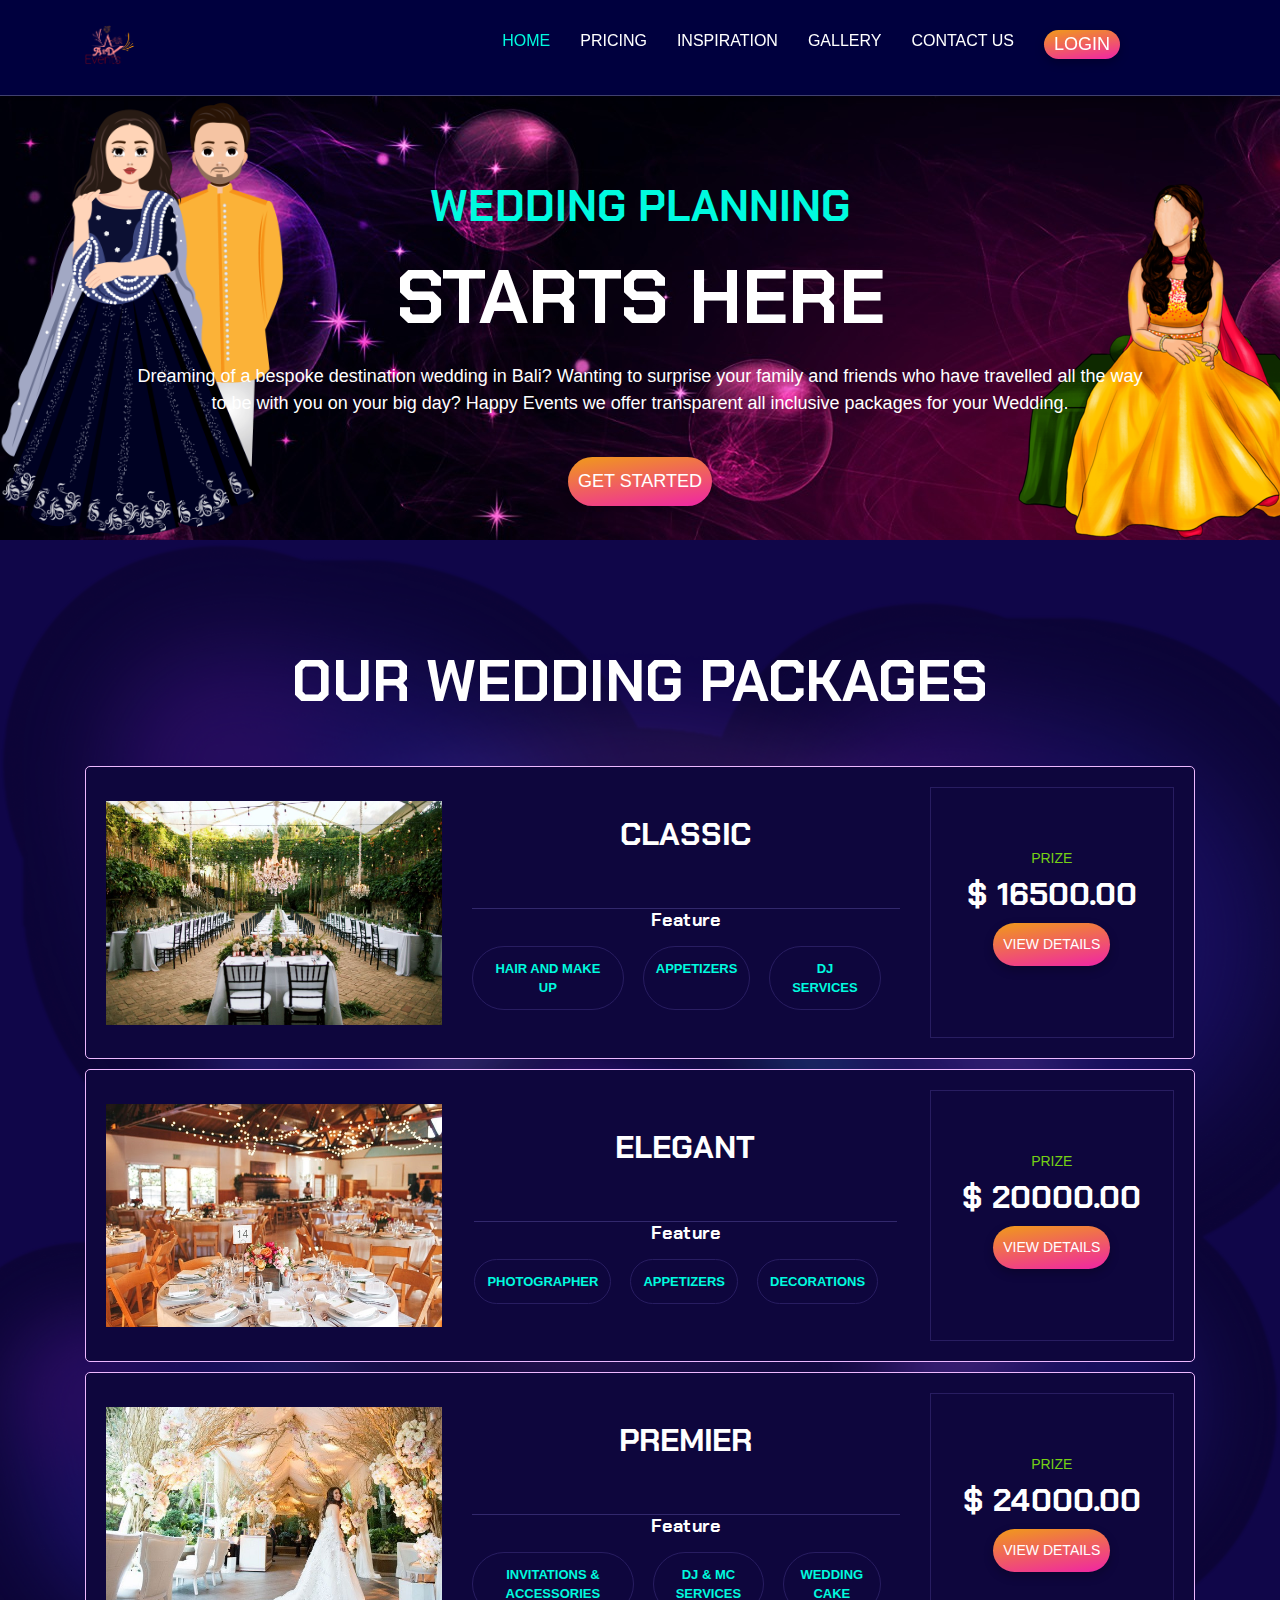
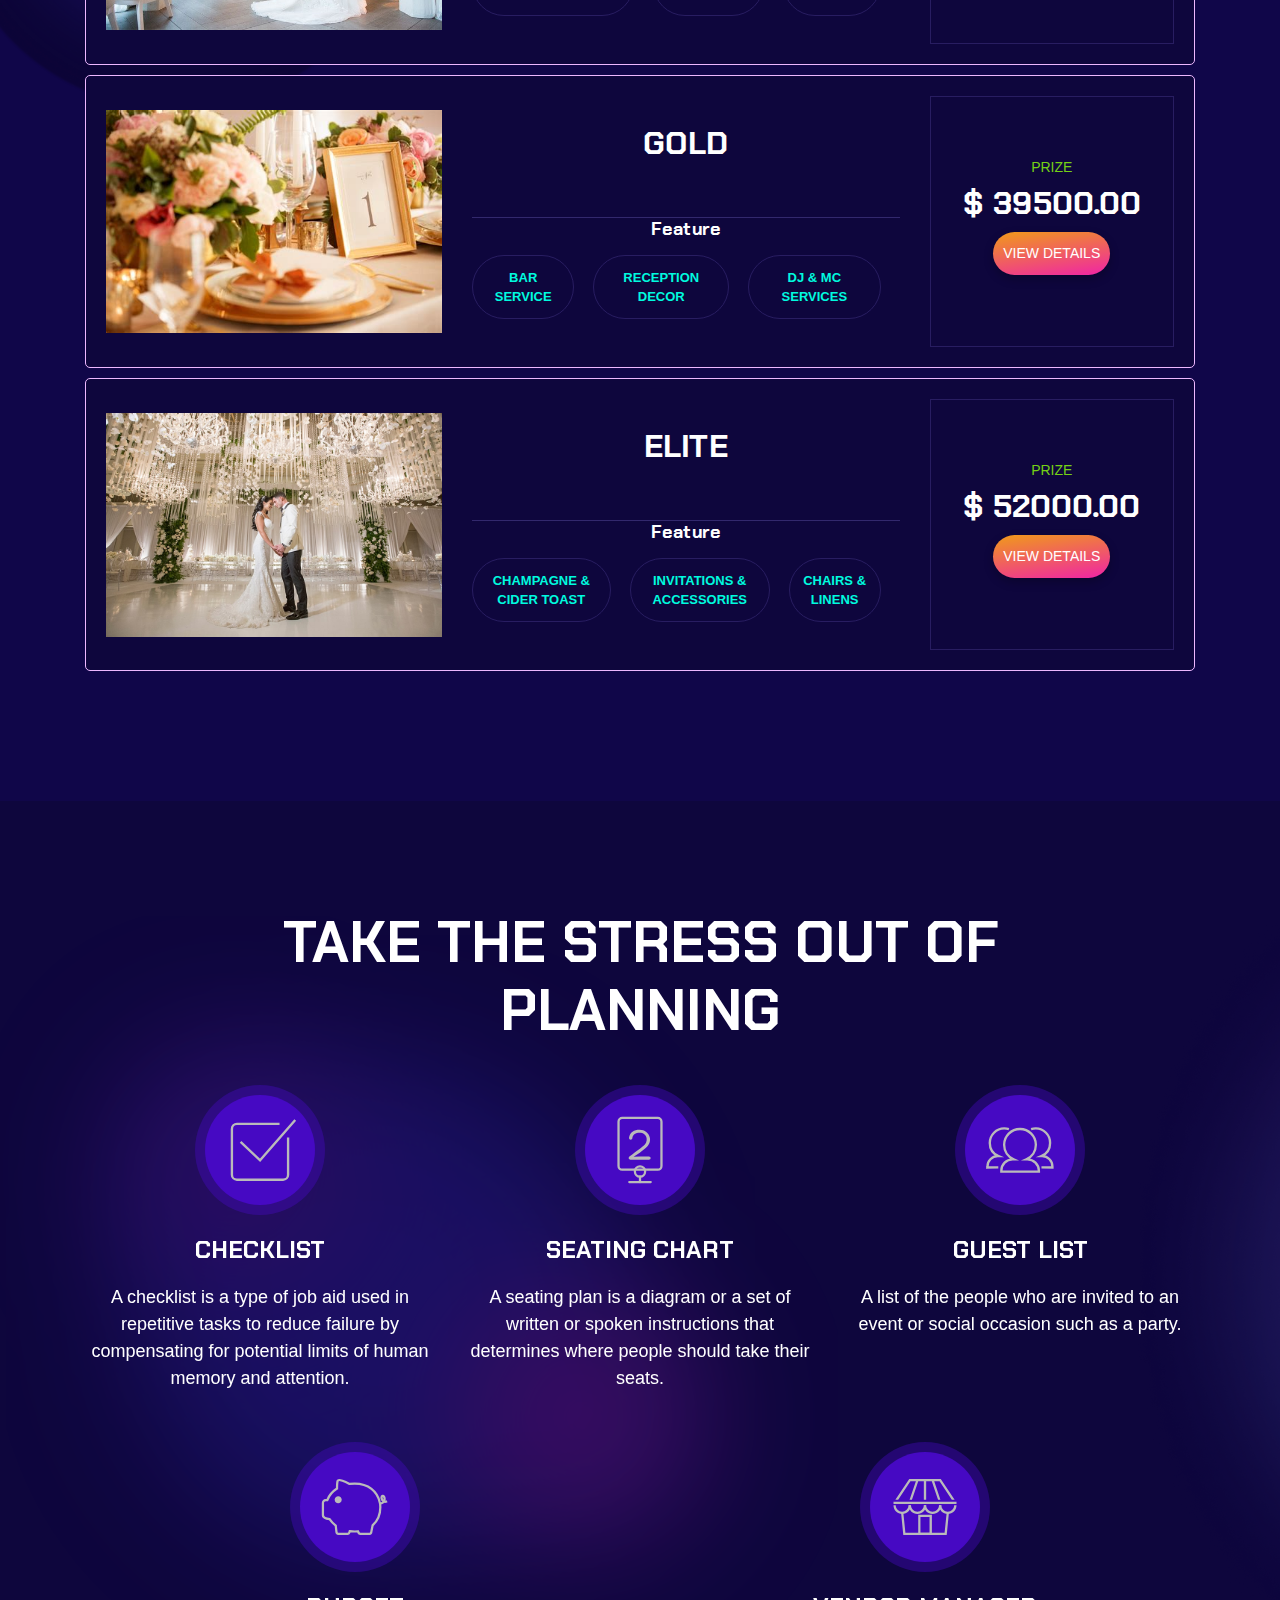
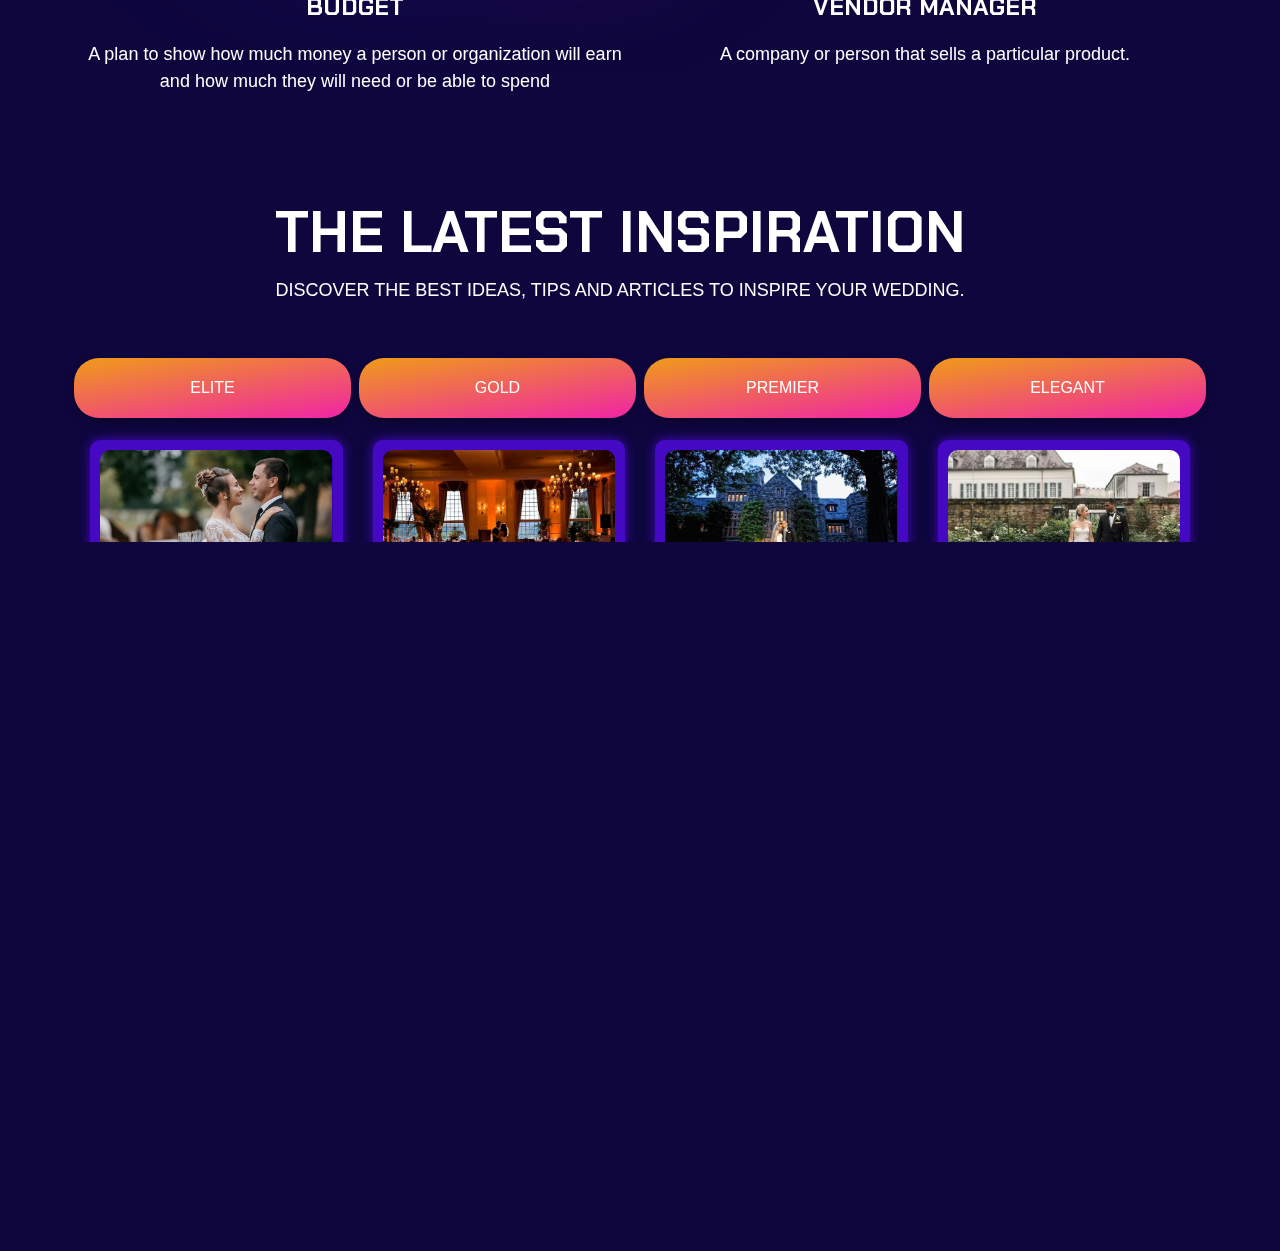
==== index.html @ 3c19217f "changes" ====
<!DOCTYPE html>
<html lang="en">

<head>
    <meta charset="UTF-8">
    <meta http-equiv="X-UA-Compatible" content="IE=edge">
    <meta name="viewport" content="width=device-width, initial-scale=1.0">
    <title>Sym wedding Events </title>
    <link rel="stylesheet" href="./bootstrap-5.0.2-dist/css/bootstrap.min.css">
    <link rel="stylesheet" href="./bootstrap-5.0.2-dist/css/style.css">
    <link rel="stylesheet" href="./fontawesome-free-6.2.1-web/css/all.css">
    <script src="./bootstrap-5.0.2-dist/js/bootstrap.min.js"></script>
    <script src="./bootstrap-5.0.2-dist/js/jquery-3.6.3.min.js"></script>


    <style>
        body::-webkit-scrollbar {
            display: none;
        }
    </style>

</head>

<body style="
    overflow-x: hidden;
">
    <header id="header-section" class="animated fadeInDown header-fixed">
        <div class="overlay">
            <div class="container">
                <div class="row d-flex header-area">
                    <div class="logo-section flex-grow-1 d-flex align-items-center">
                        <a class="site-logo site-title"><img src="image/pngwing.com.png" height="50px " width="50px"
                                alt="site-logo"></a>
                    </div>
                    <button class="navbar-toggler ml-auto collapsed" type="button" data-bs-toggle="collapse"
                        data-bs-target="#navbarSupportedContent" aria-controls="navbarSupportedContent"
                        aria-expanded="false" aria-label="Toggle navigation">
                        <i class="fas fa-bars nav-show"></i>
                    </button>
                    <nav class="navbar navbar-expand-lg p-0">
                        <div class="navbar-collapse showclass collapse" id="navbarSupportedContent1">
                            <ul class="navbar-nav main-menu ml-auto">
                                <li><a class="active" href="index.html">Home</a></li>
                                <li class=""><a>PRICING</a>
                                    <ul class="sub-menu">
                                        <li><a href="price.html?type=Classic">Classic</a></li>
                                        <li><a href="price.html?type=Elegant">Elegant</a></li>
                                        <li><a href="price.html?type=Premier">Premier </a></li>
                                        <li><a href="price.html?type=Gold">Gold </a></li>
                                        <li><a href="price.html?type=Elite">Elite </a></li>
                                    </ul>
                                </li>
                                <li class=""><a href="inspiration.html">Inspiration</a>
                                </li>
                                <li><a>Gallery</a></li>
                                <li><a href="about.html">Contact us</a></li>

                                <li class="">
                                    <a class=""><span class="cmn-btn py-1" style="
                                        line-height: inherit;
                                    ">Login</span> </a>
                                </li>
                            </ul>
                        </div>
                    </nav>
                    <div class="right-area header-action d-flex align-items-center">
                    </div>
                </div>
            </div>
        </div>
    </header>
    <section id="banner-section">
        <div class="banner-content d-flex align-items-center">
            <div class="container">
                <div class="row justify-content-center">
                    <div class="col-lg-12">
                        <div class="main-content">
                            <div class="top-area justify-content-center text-center">
                                <h3>Wedding Planning </h3>
                                <h1>Starts Here</h1>
                                <p class="mx-5">Dreaming of a bespoke destination wedding in Bali? Wanting to surprise
                                    your family and friends who have travelled all the way to be with you on your big
                                    day? Happy Events we offer transparent all inclusive packages for your
                                    Wedding.</p>
                                <div class="btn-play d-flex justify-content-center align-items-center">
                                    <a class="cmn-btn">Get Started</a>
                                    <!-- <a href="https://www.youtube.com/watch?v=MJ0zpsWQ_XM" class="mfp-iframe popupvideo">
                                        <img src="images/play-icon.png" alt="play">
                                    </a> -->
                                </div>
                            </div>
                            <!-- <div class="row justify-content-center">
                                <div class="col-lg-12">
                                    <div class="row justify-content-center">
                                        <div class="col-lg-6">
                                            <div class="bottom-area text-center">
                                                <img src="image/ring.png" alt="banner-vs" style="height: 200px !important; ">
                                            </div>
                                        </div>
                                    </div>
                                </div>
                            </div> -->
                        </div>
                    </div>
                </div>
                <div class="ani-illu">
                    <img class="left-1 wow fadeInUp" style=" visibility: visible; animation-name: fadeInUp;"
                        src="image/jodi.png" alt="image">
                    <img class="right-2 wow fadeInUp" style=" visibility: visible; animation-name: fadeInUp;"
                        src="image/pngtree-wedding-girl-for-haldi-cute-indian-bride-illustration-vector-hd-images-png-image_6491288.png"
                        alt="image">
                </div>
            </div>
        </div>
    </section>
    <section id="wedding-section">
        <div class="overlay pt-120 pb-120">
            <div class="container wow fadeInUp">
                <div class="row d-flex justify-content-center">
                    <div class="col-lg-8 text-center">
                        <div class="section-header">
                            <h2 class="title">OUR WEDDING PACKAGES</h2>
                            <!-- <p>Find the perfect tournaments for you. Head to head matches
                                where you pick the game, rules and prize.</p> -->
                        </div>
                    </div>
                </div>
                <!-- <div class="row mb-40 mp-none">
                    <div class="col-lg-3 col-md-3">
                        <div class="single-input">
                            <span>Status</span>
                            <select>
                                <option>Status</option>
                                <option value="1">Upcoming 1</option>
                                <option value="2">Upcoming 2</option>
                                <option value="3">Upcoming 3</option>
                                <option value="5">Upcoming 5</option>
                            </select>
                        </div>
                    </div>
                    <div class="col-lg-3 col-md-3">
                        <div class="single-input">
                            <span>Search</span>
                            <input type="text" placeholder="Search">
                        </div>
                    </div>
                    <div class="col-lg-3 col-md-3">
                        <div class="single-input">
                            <span>Team Size</span>
                            <select>
                                <option>Select Team Size</option>
                                <option value="1">Size 1</option>
                                <option value="2">Size 2</option>
                                <option value="3">Size 3</option>
                                <option value="4">Size 4</option>
                            </select>
                        </div>
                    </div>
                    <div class="col-lg-3 col-md-3">
                        <div class="single-input">
                            <span>Entry Fee</span>
                            <select>
                                <option>Select Entry Fee</option>
                                <option value="1">50</option>
                                <option value="2">60</option>
                                <option value="3">70</option>
                                <option value="4">80</option>
                            </select>
                        </div>
                    </div>
                </div> -->
                <div id="section"></div>
            </div>
        </div>
    </section>
    <section id="features-section">
        <div class="overlay pt-120">
            <div class="container wow fadeInUp">
                <div class="row justify-content-center">
                    <div class="col-lg-10">
                        <div class="section-header text-center">
                            <h2 class="title">Take the Stress Out of Planning</h2>

                        </div>
                    </div>
                </div>
                <div class="row pm-none">
                    <div class="col-lg-4 col-md-6 col-sm-6">
                        <div class="single-item text-center">
                            <div class="img-area">
                                <img src="image/checklist-ea253352239433deb24f2ed8ae110aac1840ff8fa5df43967027e880b5f5385b.svg"
                                    alt="image" style="
                                filter: invert(1);
                                height: 70px;
                            ">
                            </div>
                            <h5>CheckList</h5>
                            <p>A checklist is a type of job aid used in repetitive tasks to reduce failure by
                                compensating for potential limits of human memory and attention.</p>
                        </div>
                    </div>
                    <div class="col-lg-4 col-md-6 col-sm-6">
                        <div class="single-item text-center">
                            <div class="img-area">
                                <img src="image/seating-chart-084bbdaabe84a638edf344224d7a92b1bc792db53c5fcf7ab16fcd5a6109ff79.svg"
                                    style="
                                filter:invert(1);
                                height: 70px;
                            " alt="image">
                            </div>
                            <h5>Seating Chart</h5>
                            <p>A seating plan is a diagram or a set of written or spoken instructions that determines
                                where people should take their seats.</p>
                        </div>
                    </div>
                    <div class="col-lg-4 col-md-6 col-sm-6">
                        <div class="single-item text-center">
                            <div class="img-area">
                                <img src="image/guest-list-eaaf9277c60be7449e41e2f72f358ae3c94c1b31726b894e064498a9536cac9a.svg"
                                    alt="image" style="
                                    filter:invert(1);
                                    height: 70px;
                                ">
                            </div>
                            <h5>Guest List
                            </h5>
                            <p>A list of the people who are invited to an event or social occasion such as a party.</p>
                        </div>
                    </div>
                    <div class=" col-md-6 col-sm-6">
                        <div class="single-item text-center">
                            <div class="img-area">
                                <img style="
                                filter:invert(1);
                                height: 70px;
                            " src="image/budget-6eca6d3898f15dd5682ce3664d8d9ff9bdd271db03857ba8a99e90b9181db46c.svg"
                                    alt="image">
                            </div>
                            <h5>Budget</h5>
                            <p>A plan to show how much money a person or organization will earn and how much they will
                                need or be able to spend</p>
                        </div>
                    </div>
                    <div class=" col-md-6 col-sm-6">
                        <div class="single-item text-center">
                            <div class="img-area">
                                <img style="
                                filter:invert(1);
                                height: 70px;
                            " src="image/vendor-manager-102fbe8fdbab3e176a6d29bd05c6f26dcd35cfa0f55ff50b1bfd9e70c8fdcdda.svg"
                                    alt="image">
                            </div>
                            <h5>Vendor Manager</h5>
                            <p>A company or person that sells a particular product.</p>
                        </div>
                    </div>

                </div>
            </div>
        </div>
    </section>
    <section id="featured-products" class="pt-120 pb-120">
        <div class="container">
            <div class="row justify-content-center">
                <div class="col-lg-8 d-flex align-items-center">
                    <div class="section-header text-center">
                        <h2 class="title">THE LATEST INSPIRATION</h2>
                        <p>DISCOVER THE BEST IDEAS, TIPS AND ARTICLES TO INSPIRE YOUR WEDDING.</p>
                    </div>
                </div>
            </div>
            <div class="row cus-m justify-content-center" id="postWedding" style="
            position: relative;
        ">
                <div class="col-lg-3 col-md-6">
                    <div class="single-item">
                        <div class="img-area text-center">
                            <img src="image/events/wdbnt.jpg" alt="image">
                        </div>
                        <div class=" text-center">
                            <h5>MR. &amp; MRS. Atwood</h5>
                            <p class="text-sm mt-1">92-acre Tuscan-inspired estate offering indoor and outdoor event
                                spaces, as well as a Four Diamond inn and renowned restaurant.</p>
                            <p class="mt-2"> <span class="fas fa-location-dot"></span> Vintners Resort</p>
                            <p>03/24/2022</p>
                            <div class="mt-2">
                                <h5>€149.90</h5>

                            </div>
                        </div>
                    </div>
                </div>
            </div>
        </div>
    </section>




    <!-- Modal -->
    <div class="modal fade" id="exampleModal" tabindex="-1" role="dialog" aria-labelledby="exampleModalLabel"
        aria-hidden="true">
        <div class="modal-dialog modal-xl modal-dialog-centered" role="document">
            <div class="modal-content" id="modalContent">
                <div class="modal-header">
                    <h5 class="modal-title w-100 text-center" id="exampleModalLabel">Classic</h5>
                    <!-- <button type="button" class="close" data-bs-dismiss="modal">&times;</button> -->
                    <span aria-hidden="true" data-bs-dismiss="modal">&times;</span>
                    </button>
                </div>
                <div class="modal-body">
                    <div class="row m-0">
                        <div class=" col-lg-6  ">
                            <img class=" rounded" src="./image/classic.jpg" alt="">
                        </div>
                        <div class=" col-lg-6 ">
                            <div>
                                <p>A decoration is anything used to make something more attractive or festive. If you’re
                                    having a Valentine’s Day party, drape your house in red and pink decorations.
                                    Decoration is also a type of honor, like a soldier's medal or stripe.</p>
                            </div>
                            <div class="row my-3">
                                <h6 class="blueBtn m-2  ">Hair And Make Up</h6>
                                <h6 class="blueBtn m-2 ">Appetizers</h6>
                                <h6 class="blueBtn m-2 ">DJ Services</h6>
                            </div>
                            <h5> <del>$29000 </del> $24000</h5>

                        </div>

                    </div>
                </div>
                <div class="modal-footer">
                    <button type="button" class="btn btn-secondary" data-bs-dismiss="modal">Close</button>
                </div>
            </div>
        </div>
    </div>
</body>
<script src="./main.js"></script>


<script src="./bootstrap-5.0.2-dist/js/bootstrap.bundle.min.js"></script>
<script src="bootstrap-5.0.2-dist/js/fontawesome.js"></script>


</html>
---- bootstrap-5.0.2-dist/css/style.css ----
/* reset css start */
@import url('https://fonts.googleapis.com/css2?family=Chakra+Petch:wght@300;400;500;600;700&amp;family=Roboto:wght@100;300;400;500;700;900&amp;display=swap');
:root {
  --body-font: 'Roboto', sans-serif;
  --body-alt-font: 'Chakra Petch', sans-serif;
  --body-color: #fff;
  --para-color: #64be56;
  --para-alt-color: #00fadf;

  --body-bg: #0e063d;
}
html {
  scroll-behavior: smooth;
  overflow-x: hidden;
}
body {
  font-family: var(--body-font);
  background-color: var(--body-bg);
  font-size: 18px;
  line-height: 25px;
  padding: 0;
  margin: 0;
  font-weight: 400;
  /* overflow-x: hidden; */
}
h1,
h2,
h3,
h4,
h5,
h6 {
  padding: 0;
  margin: 0;
}
h1,
h1 > a,
h2,
h2 > a,
h3,
h3 > a,
h4,
h4 > a,
h5,
h5 > a,
h6,
h6 > a {
  font-family: var(--body-alt-font);
  color: var(--body-color);
  font-weight: bold;
  text-transform: uppercase;
  text-transform: initial;
  transition: all 0.3s;
  -webkit-transition: all 0.3s;
  -moz-transition: all 0.3s;
  -ms-transition: all 0.3s;
  -o-transition: all 0.3s;
}
h1 > a:hover,
h2 > a:hover,
h3 > a:hover,
h4 > a:hover,
h5 > a:hover,
h6 > a:hover {
  color: var(--body-color);
}
h1,
h1 > a {
  font-size: 76px;
  line-height: 91px;
}
h2,
h2 > a {
  font-size: 57px;
  line-height: 68px;
}
h3,
h3 > a {
  font-size: 43px;
  line-height: 52px;
}
h4,
h4 > a {
  font-size: 32px;
  line-height: 38px;
}
h5,
h5 > a {
  font-size: 24px;
  line-height: 29px;
}
h6,
h6 > a {
  font-size: 18px;
  line-height: 22px;
}
a {
  display: inline-block;
  color: var(--body-color);
  font-weight: 400;
  font-size: 18px;
  line-height: 25px;
}
a,
a:focus,
a:hover {
  text-decoration: none;
  outline: none;
  color: var(--body-color);
}
p,
span,
li {
  margin: 0;
  font-family: var(--body-font);
  font-weight: 400;
  font-size: 18px;
  line-height: 27px;
  color: var(--body-color);
}
.text-sm {
  font-family: var(--body-font);
  font-weight: 400;
  font-size: 14px;
  line-height: 21px;
}
.d-grid {
  display: grid !important;
}
.mb-40 {
  margin-bottom: 40px;
}
.mb-30 {
  margin-bottom: 30px;
}
img {
  max-width: 100%;
  height: auto;
}
ul,
ol {
  padding: 0;
  margin: 0;
  list-style: none;
}
button:focus {
  outline: none !important;
  box-shadow: none !important;
}
input:focus,
textarea:focus {
  outline: none;
  box-shadow: none;
}
button {
  border: none;
  cursor: pointer;
}
input[type='radio'] {
  width: initial;
}
input,
textarea {
  padding: 10px 25px;
  border: 1px solid #4450b8;
  width: 100%;
  font-family: var(--body-font);
}
select {
  padding: 10px 20px;
  border: none;
  cursor: pointer;
  outline: none;
}
textarea {
  min-height: 150px;
  resize: none;
}
input::-webkit-outer-spin-button,
input::-webkit-inner-spin-button {
  -webkit-appearance: none;
  margin: 0;
}
input[type='number'] {
  -moz-appearance: textfield;
}
span {
  display: inline-block;
}
.table thead th,
.table td,
.table th {
  border: none;
}
.bg_img {
  background-size: cover;
  background-position: center;
  background-repeat: no-repeat;
}
.bg_img {
  background-position: center;
  background-size: cover;
}
.mr-1,
.mx-1 {
  margin-right: 0.25rem !important;
}
.mr-60 {
  margin-right: 60px;
}
.mt-1,
.my-1 {
  margin-top: 0.25rem !important;
}
.button-group {
  display: inline-flex;
  overflow: hidden;
  flex-wrap: wrap;
  justify-content: center;
}
.b-none {
  border: none !important;
}
.nice-select:after {
  position: absolute;
  content: '';
  background-image: url(../images/down-arrow.png);
  background-repeat: no-repeat;
  height: 7px;
  width: 15px;
  right: 6px;
  transition: all ease 0.3s;
  border: none;
  -webkit-transform: rotate(0deg);
  -ms-transform: rotate(0deg);
  transform: rotate(0deg);
}
.nice-select.open:after {
  -webkit-transform: rotate(-180deg);
  -ms-transform: rotate(-180deg);
  transform: rotate(-180deg);
  right: 15px;
  margin-top: -5px;
}
.nice-select.open .list {
  background-color: #0d0d59;
}
.nice-select .option:hover,
.nice-select .option.focus,
.nice-select .option.selected.focus {
  background-color: transparent;
  color: #00fedf;
}
.section-header {
  margin-top: -12px;
  margin-bottom: 50px;
}
.section-header h5 {
  color: #00fadf;
  margin-bottom: 20px;
}
.title {
  font-family: var(--body-alt-font);
  color: var(--body-color);
  font-weight: 700;
  text-transform: uppercase;
  margin-bottom: 10px;
}
.title span {
  font-size: 57px;
  font-family: var(--body-alt-font);
  line-height: inherit;
  font-weight: 700;
  color: var(--para-alt-color);
}
iframe {
  border: 0;
  width: 100%;
}
@media (max-width: 991px) {
  .section-title {
    font-size: 40px;
  }
}
@media (max-width: 575px) {
  .sub-title,
  .sub-title-alt {
    font-size: 12px;
  }
}
.section-title span {
  color: var(--primary-color);
  font-size: inherit;
  font-family: inherit;
  line-height: inherit;
  font-weight: inherit;
}
.shadow-none {
  -webkit-box-shadow: none;
  box-shadow: none;
}
.mb-30-none {
  margin-bottom: -30px;
}
.mb-30 {
  margin-bottom: 30px;
}
.mt-30 {
  margin-top: 30px;
}
.pt-120 {
  padding-top: 120px;
}
@media (max-width: 991px) {
  .pt-120 {
    padding-top: 60px;
  }
}
@media (max-width: 575px) {
  .pt-120 {
    padding-top: 50px;
  }
}
.pb-120 {
  padding-bottom: 120px;
}
@media (max-width: 991px) {
  .pb-120 {
    padding-bottom: 60px;
  }
}
@media (max-width: 575px) {
  .pb-120 {
    padding-bottom: 50px;
  }
}
body::-webkit-scrollbar {
  width: 4px;
}
body::-webkit-scrollbar-track {
  background: transparent;
}
body::-webkit-scrollbar-thumb {
  background: #535264;
}
body::-webkit-scrollbar-thumb:hover {
  background: #535264;
}
@media (max-width: 991px) {
  .header-section .header-top {
    display: block;
  }
}
@media (max-width: 991px) {
  .navbar-collapse {
    max-height: 320px;
    overflow: auto;
  }
}
.navbar-collapse .main-menu .menu_has_children.show .sub-menu {
  display: grid;
}
@media (max-width: 991px) {
  .menu_has_children .sub-menu {
    display: none !important;
  }
  .menu_has_children .sub-menu li {
    width: 100%;
  }
  .navbar-collapse .main-menu .menu_has_children.show .sub-menu {
    display: inline-flex !important;
    flex-wrap: wrap;
    margin-left: 20px;
  }
}
.navbar-collapse .main-menu li:last-child .sub-menu {
  left: auto;
  right: 0;
}
.navbar-collapse .main-menu .cart span {
  background-color: rgba(183, 165, 255, 0.2);
  color: #fff;
  padding: 0 20px;
  border-radius: 15px;
  margin-left: 5px;
}
.navbar-collapse .main-menu .cart-area {
  top: 40px;
}
.navbar-collapse .main-menu .cart-area button {
  background-color: transparent;
  color: var(--body-color);
  margin: 0 15px;
  font-weight: 500;
}
.navbar-collapse .main-menu li {
  position: relative;
}
.navbar-collapse .main-menu li:hover .sub-menu {
  opacity: 1;
  visibility: visible;
  top: 100%;
}
.navbar-collapse .main-menu li.menu_has_children {
  position: relative;
}
.navbar-collapse .main-menu li.menu_has_children i {
  font-size: 18px;
  margin-left: 5px;
}
@media (max-width: 991px) {
  .navbar-collapse .main-menu li.menu_has_children::before {
    top: 12px;
    right: 15px;
  }
}
.navbar-collapse .main-menu li a {
  padding: 30px 15px;
  font-weight: 800;
  font-family: var(--body-font);
  font-size: 18px;
  text-transform: capitalize;
}
@media (max-width: 991px) {
  .navbar-collapse .main-menu li a {
    padding: 10px 8px;
    display: block;
  }
  .navbar-expand-lg {
    float: right;
    width: 100%;
  }
}
.navbar-collapse .main-menu li .sub-menu {
  position: absolute;
  top: 100%;
  left: 0;
  width: 230px;
  background-color: #0d0d59;
  padding: 0;
  opacity: 0;
  visibility: hidden;
  -webkit-transition: all 0.3s;
  transition: all 0.3s;
  z-index: 9;
}
.navbar-collapse .main-menu li .sub-menu li a {
  padding: 15px 20px;
  display: block;
  border-bottom: 1px solid #7400d3;
}
.navbar-collapse .main-menu li .sub-menu li:last-child a {
  border-bottom: 1px solid transparent;
}
.navbar-collapse .main-menu li .sub-menu li a:hover {
  border-radius: 0 !important;
}
.nav-area {
  display: contents;
  justify-content: space-between;
  z-index: 100;
}
@media (max-width: 991px) {
  .navbar-collapse .main-menu li .sub-menu {
    position: initial;
    opacity: 1;
    visibility: visible;
    display: none;
    -webkit-transition: none;
    transition: none;
  }
}
.menu-toggle {
  margin: 15px 0;
  position: relative;
  display: block;
  width: 35px;
  height: 20px;
  cursor: pointer;
  background: transparent;
  border-top: 2px solid #ffffff;
  border-bottom: 2px solid #ffffff;
  font-size: 0;
  -webkit-transition: all 0.25s ease-in-out;
  transition: all 0.25s ease-in-out;
}
.menu-toggle.is-active {
  border-color: transparent;
}
.menu-toggle::before,
.menu-toggle::after {
  content: '';
  display: block;
  width: 100%;
  height: 2px;
  position: absolute;
  top: 50%;
  left: 50%;
  background: #ffffff;
  -webkit-transform: translate(-50%, -50%);
  transform: translate(-50%, -50%);
  transition: -webkit-transform 0.25s ease-in-out;
  -webkit-transition: -webkit-transform 0.25s ease-in-out;
  transition: transform 0.25s ease-in-out;
  transition: transform 0.25s ease-in-out, -webkit-transform 0.25s ease-in-out;
}
.menu-toggle.is-active::before {
  -webkit-transform: translate(-50%, -50%) rotate(45deg);
  transform: translate(-50%, -50%) rotate(45deg);
}
.menu-toggle.is-active::after {
  -webkit-transform: translate(-50%, -50%) rotate(-45deg);
  transform: translate(-50%, -50%) rotate(-45deg);
}
.navbar-toggler {
  padding-right: 0;
  display: none;
}
.toggle-btn {
  padding: 8px 12px;
  background-color: var(--primary-color);
  color: #ffffff;
  font-weight: 500;
  text-transform: capitalize;
  border: 1px solid transparent;
  -webkit-transition: all 0.3s;
  transition: all 0.3s;
  border-radius: 4px;
}
.header-section .header-bottom {
  padding: 10px 10px;
}
@media (max-width: 991px) {
  .navbar-toggler {
    display: inline-block;
  }
  .navbar-light .navbar-toggler {
    position: absolute;
    right: 14%;
    margin-top: 5px;
    border: none;
  }
  #header-section .right-area {
    position: absolute;
    right: 20%;
    top: 12px;
  }
  .header-area {
    position: relative;
    padding: 15px 0;
  }
  #header-section .navbar .navbar-brand img {
    max-width: initial;
  }
  #header-section .navbar .navbar-brand {
    margin-top: -5px;
    width: 35%;
  }
  .navbar-collapse .main-menu {
    padding-top: 30px;
  }
  #header-section .navbar .navbar-bottom {
    padding: 20px 0;
  }
  #header-section .navbar .navbar-top {
    justify-content: center !important;
  }
  #header-section {
    background-color: #5c2cc5 !important;
  }
  #header-section .overlay .navbar-toggler i {
    color: var(--body-color);
  }
  #header-section .navbar .navbar-nav .menu_has_children::after {
    transform: translateX(70px);
    left: 0;
  }
}
@media (max-width: 800px) {
  .navbar-light .navbar-toggler {
    right: 4%;
  }
}
@media (max-width: 440px) {
  #header-section .navbar .navbar-top .language-select-list img {
    display: none;
  }
  #header-section .navbar .navbar-top a {
    margin: 0 6px !important;
    font-size: 12px;
  }
  #header-section .navbar .navbar-top .language-select-list {
    margin: 0 !important;
  }
  #header-section .navbar .nice-select .option,
  #header-section .navbar .nice-select.select-bar .current {
    font-size: 12px;
  }
  #header-section .navbar .navbar-brand img {
    max-width: initial;
    width: 115px;
  }
  .navbar-light .navbar-toggler {
    margin-top: 0;
  }
  #header-section .navbar .navbar-collapse .navbar-nav {
    padding-right: 0;
  }
}
.scrollToTop {
  position: fixed;
  bottom: 0;
  right: 30px;
  width: 45px;
  height: 45px;
  background-image: linear-gradient(
    45deg,
    rgb(247, 112, 98) 0%,
    rgb(254, 81, 150) 100%
  );
  border-radius: 5px;
  color: #fff;
  line-height: 45px;
  font-size: 20px;
  text-align: center;
  z-index: 9;
  cursor: pointer;
  transition: all 1s;
  transform: translateY(100%);
}
.scrollToTop.active {
  bottom: 30px;
  transform: translateY(0%);
  color: #fff;
}
.scrollToTop:hover {
  color: #fff;
}
.preloader {
  position: fixed;
  width: 100%;
  height: 100vh;
  z-index: 999999999;
  overflow: visible;
  background: #000000 url(../images/preloader.gif) no-repeat center center;
  background-size: 400px 400px;
}
#header-section.header-fixed {
  position: fixed;
  top: 0;
  left: 0;
  width: 100%;
  z-index: 11;
  background-color: #00003e;
  box-shadow: 0px 3px 10px 0px rgb(0 0 0 / 30%);
  border-bottom: 1px solid rgb(255 255 255 / 25%);
}
#header-section.header-fixed .header-top,
#header-section.header-fixed .header-middle {
  display: none !important;
}
#header-section.header-fixed .header-area {
  border-color: transparent;
}
#header-section.header-fixed .header-bottom {
  background-color: var(--body-color);
  box-shadow: 0px 3px 10px 0px rgba(0, 0, 0, 0.1);
}
#header-section .header-top {
  padding: 20px 0;
}
.animated {
  -webkit-animation-duration: 1s;
  animation-duration: 1s;
  -webkit-animation-fill-mode: both;
  animation-fill-mode: both;
}

@keyframes fadeInDown {
  from {
    opacity: 0;
    -webkit-transform: translate3d(0, -100%, 0);
    -ms-transform: translate3d(0, -100%, 0);
    transform: translate3d(0, -100%, 0);
  }
  to {
    opacity: 1;
    -webkit-transform: none;
    -ms-transform: none;
    transform: none;
  }
}
.fadeInDown {
  -webkit-animation-name: fadeInDown;
  animation-name: fadeInDown;
}
@keyframes zoomInOut {
  50% {
    -webkit-transform: scale(1.2);
    -moz-transform: scale(1.2);
    -ms-transform: scale(1.2);
    -o-transform: scale(1.2);
    transform: scale(1.2);
  }
}

@keyframes spin {
  100% {
    -webkit-transform: rotate(360deg);
    transform: rotate(360deg);
  }
}

/* cmn btn */
.cmn-btn {
  position: relative;
  text-transform: uppercase;
  font-weight: 500;
  font-size: 18px;
  line-height: 27px;
  transition: all 0.5s;
  padding: 11px 10px;
  background: linear-gradient(351.09deg, #f029a0 4.36%, #f0b000 117.5%);
  box-shadow: 0px 4px 10px rgba(0, 0, 0, 0.25);
  border-radius: 25px;
  overflow: hidden;
  z-index: 0;
}
.cmn-btn::before {
  content: '';
  width: 100%;
  height: 100%;
  position: absolute;
  top: 0;
  left: -100%;
  background: linear-gradient(351.09deg, #f0b000 4.36%, #f029a0 117.5%);
  z-index: -1;
  -webkit-transition: all 0.5s ease;
  -moz-transition: all 0.5s ease;
  transition: all 0.5s ease;
}
.cmn-btn:hover::before {
  left: 0;
  transition: all 0.5s ease;
}
.cmn-btn-second {
  position: relative;
  padding: 15px 30px;
  display: inline-block;
  overflow: hidden;
}
.cmn-btn-second::before {
  content: '';
  position: absolute;
  top: 0;
  left: 0;
  right: 0;
  bottom: 0;
  border-radius: 50px;
  padding: 1px;
  background: linear-gradient(165deg, #edb8ff, #6148ff);
  -webkit-mask: linear-gradient(#fff 0 0) content-box, linear-gradient(#fff 0 0);
  -webkit-mask-composite: destination-out;
  mask-composite: exclude;
}
.cmn-btn-second::after {
  content: '';
  width: 100%;
  height: 100%;
  position: absolute;
  top: 0;
  left: 0;
  border-radius: 50px;
  opacity: 0;
  background: linear-gradient(351.09deg, #f0b000 4.36%, #f029a0 117.5%);
  z-index: -1;
  -webkit-transition: all 0.5s ease;
  -moz-transition: all 0.5s ease;
  transition: all 0.5s ease;
}
.cmn-btn-second:hover::after {
  left: 0;
  transition: all 0.5s ease;
  opacity: 1;
}
/* header area */
#header-section {
  position: absolute;
  top: 0;
  left: 0;
  width: 100%;
  z-index: 999;
  background-color: transparent;
}
#header-section .site-logo {
  margin-top: -4px;
}
#header-section .header-area {
  margin-left: 0;
  margin-right: 0;
  border-bottom: 1px solid #4543a9;
}
#header-section .navbar .navbar-nav .dropdown a,
#header-section .right-area span,
#header-section .navbar .navbar-nav li a {
  color: #fff;
  font-weight: 500;
  font-size: 16px;
  line-height: 21px;
  text-transform: uppercase;
}
#header-section .navbar .navbar-nav li a.active,
#header-section .navbar .navbar-nav li a:hover {
  color: var(--para-alt-color);
}
#header-section .navbar .navbar-nav .menu_has_children a {
  padding-right: 40px;
}
#header-section .navbar .navbar-nav .menu_has_children {
  display: grid;
  align-items: center;
}
#header-section .navbar .navbar-nav .menu_has_children::after {
  position: absolute;
  content: '';
  background-image: url(../images/down-arrow.png);
  background-repeat: no-repeat;
  height: 7px;
  width: 15px;
  right: 15px;
  transition: all ease 0.3s;
}
#header-section .navbar {
  margin-right: 60px;
}
#header-section .navbar .navbar-nav .dropdown {
  display: flex;
  align-items: center;
}
#header-section .right-area .nice-select .list {
  background-color: #0d0d59;
}
#header-section .right-area .nice-select {
  padding-left: 30px;
  margin-right: 15px;
}
#header-section .right-area .search-icon i {
  color: var(--body-color);
}
#header-section .right-area .login-btn {
  text-transform: uppercase;
  font-weight: 500;
  padding: 0 10px 0 30px;
  position: relative;
}
#header-section .right-area .login-btn::before {
  position: absolute;
  content: '';
  width: 1px;
  height: 30px;
  background-color: rgba(255, 255, 255, 0.498039);
  left: 0;
  top: 0;
}
#header-section .right-area .cmn-btn {
  margin-left: 10px;
}

/* banner-section */
#banner-section {
  position: relative;
  padding-top: 180px;
  background-color: #280b70;
  background-image: url(../../image/bgWedding.jpg);
  /* background-size: 117%; */
  background-repeat: no-repeat;
  z-index: 0;
}
#banner-section .banner-content .main-content .top-area h3 {
  color: var(--para-alt-color);
}

#banner-section .banner-content .main-content .top-area h1 {
  margin: 20px 0;
}
#banner-section .banner-content .main-content .top-area h1,
#banner-section .banner-content .main-content .top-area h3 {
  text-transform: uppercase;
}
#banner-section .banner-content .main-content .top-area .cmn-btn {
  margin: 0 20px;
}
#banner-section .banner-content .main-content .top-area p {
  margin: auto 27%;
  margin-bottom: 40px;
}
#banner-section .banner-content .ani-illu {
  position: relative;
  bottom: -35px;
  z-index: -1;
  margin-bottom: 34px;
}
#banner-section .banner-content .ani-illu img {
  position: absolute;
}
#banner-section .banner-content .ani-illu .left-1 {
  left: -15%;
  bottom: 0;
  width: 40%;
}
#banner-section .banner-content .ani-illu .right-2 {
  right: -15%;
  bottom: 0;
}

/* Available Game */
#available-game-section .main-container {
  background: linear-gradient(178.07deg, #4609c3 -9.74%, #0e063d 82.69%);
  box-shadow: 0px -122px 50px rgba(37, 15, 116, 0.560784);
  border-radius: 20px;
  padding: 80px 100px 0;
  margin-bottom: -8px;
}
#available-game-section .main-container .btn-area {
  margin-top: 40px;
}
#available-game-section .main-container .single-item {
  padding: 0 15px;
}
#available-game-section .available-game-carousel {
  margin: 0 -15px;
  margin-bottom: -7px;
}
#available-game-section .slick-initialized .slick-arrow {
  position: absolute;
  background-color: transparent;
  border-radius: 4px;
  padding: 2px 5px;
  line-height: 0;
  outline: none;
  transition: all 0.5s;
}
#available-game-section .slick-initialized .slick-next {
  right: calc(8% - -10px);
  top: -43%;
  z-index: 1;
}
#available-game-section .slick-initialized .slick-prev {
  right: calc(8% - 60px);
  top: -43%;
  z-index: 2;
}
#available-game-section .slick-initialized .slick-next,
#available-game-section .slick-initialized .slick-prev {
  border-style: solid;
  border-width: 1px;
  border-color: rgba(237, 184, 255, 1);
  width: 50px;
  height: 50px;
  border-radius: 50%;
  display: inline-block;
}
#available-game-section .slick-initialized .slick-next:hover,
#available-game-section .slick-initialized .slick-prev:hover {
  background: linear-gradient(351.09deg, #f0b000 4.36%, #f029a0 117.5%);
  border-color: transparent;
}
#available-game-section .slick-initialized .slick-prev::before,
#available-game-section .slick-initialized .slick-next::before {
  content: '';
  height: 100px;
  width: 100px;
  position: absolute;
  top: 15px;
  left: 15px;
}
#available-game-section .slick-initialized .slick-prev::before {
  background: url(../images/right-arrow.png);
  background-repeat: no-repeat;
}
#available-game-section .slick-initialized .slick-next::before {
  background: url(../images/left-arrow.png);
  background-repeat: no-repeat;
}

/* How Works */
#how-works-section {
  position: relative;
  background-image: url(../images/how-works-bg.png);
  background-size: 100%;
  background-repeat: no-repeat;
}
#how-works-section.border-area {
  position: relative;
}
#how-works-section.border-area::before {
  position: absolute;
  content: '';
  width: 80%;
  height: 1px;
  background: rgb(255 255 255 / 30%);
  top: 0;
  left: 10%;
}
#how-works-section .obj-rel,
#how-works-section .obj-alt {
  position: relative;
}

@media (min-width: 768px) {
  .top-100 {
    top: 50px !important;
  }
}

.blueBtn {
  box-shadow: inset 0px 0px 5px 3px #00a2ff;
  padding: 5px 15px;
  border-radius: 50px;
  transition: all 0.3s ease-in;
  display: inline-block;
}
@font-face {
  font-family: lovers;
  src: url(../css/LoveLight-Regular.ttf);
}
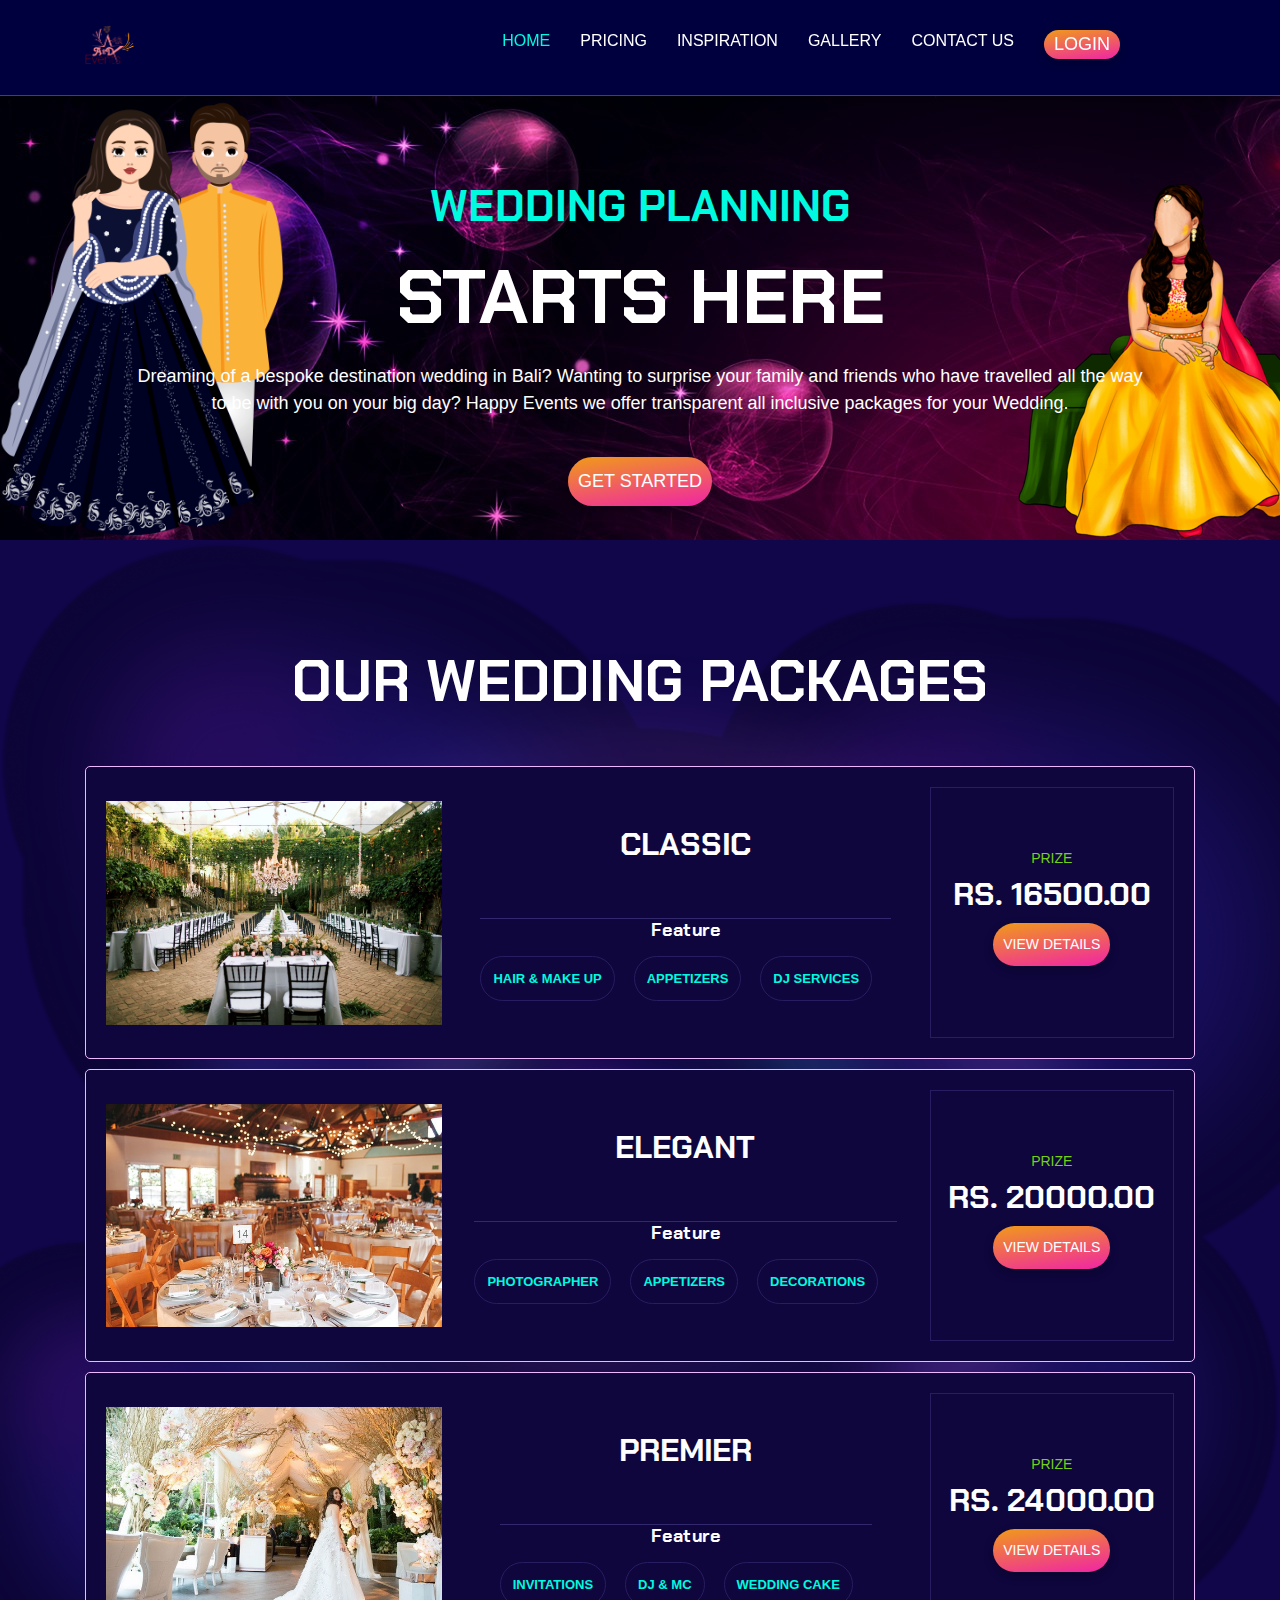
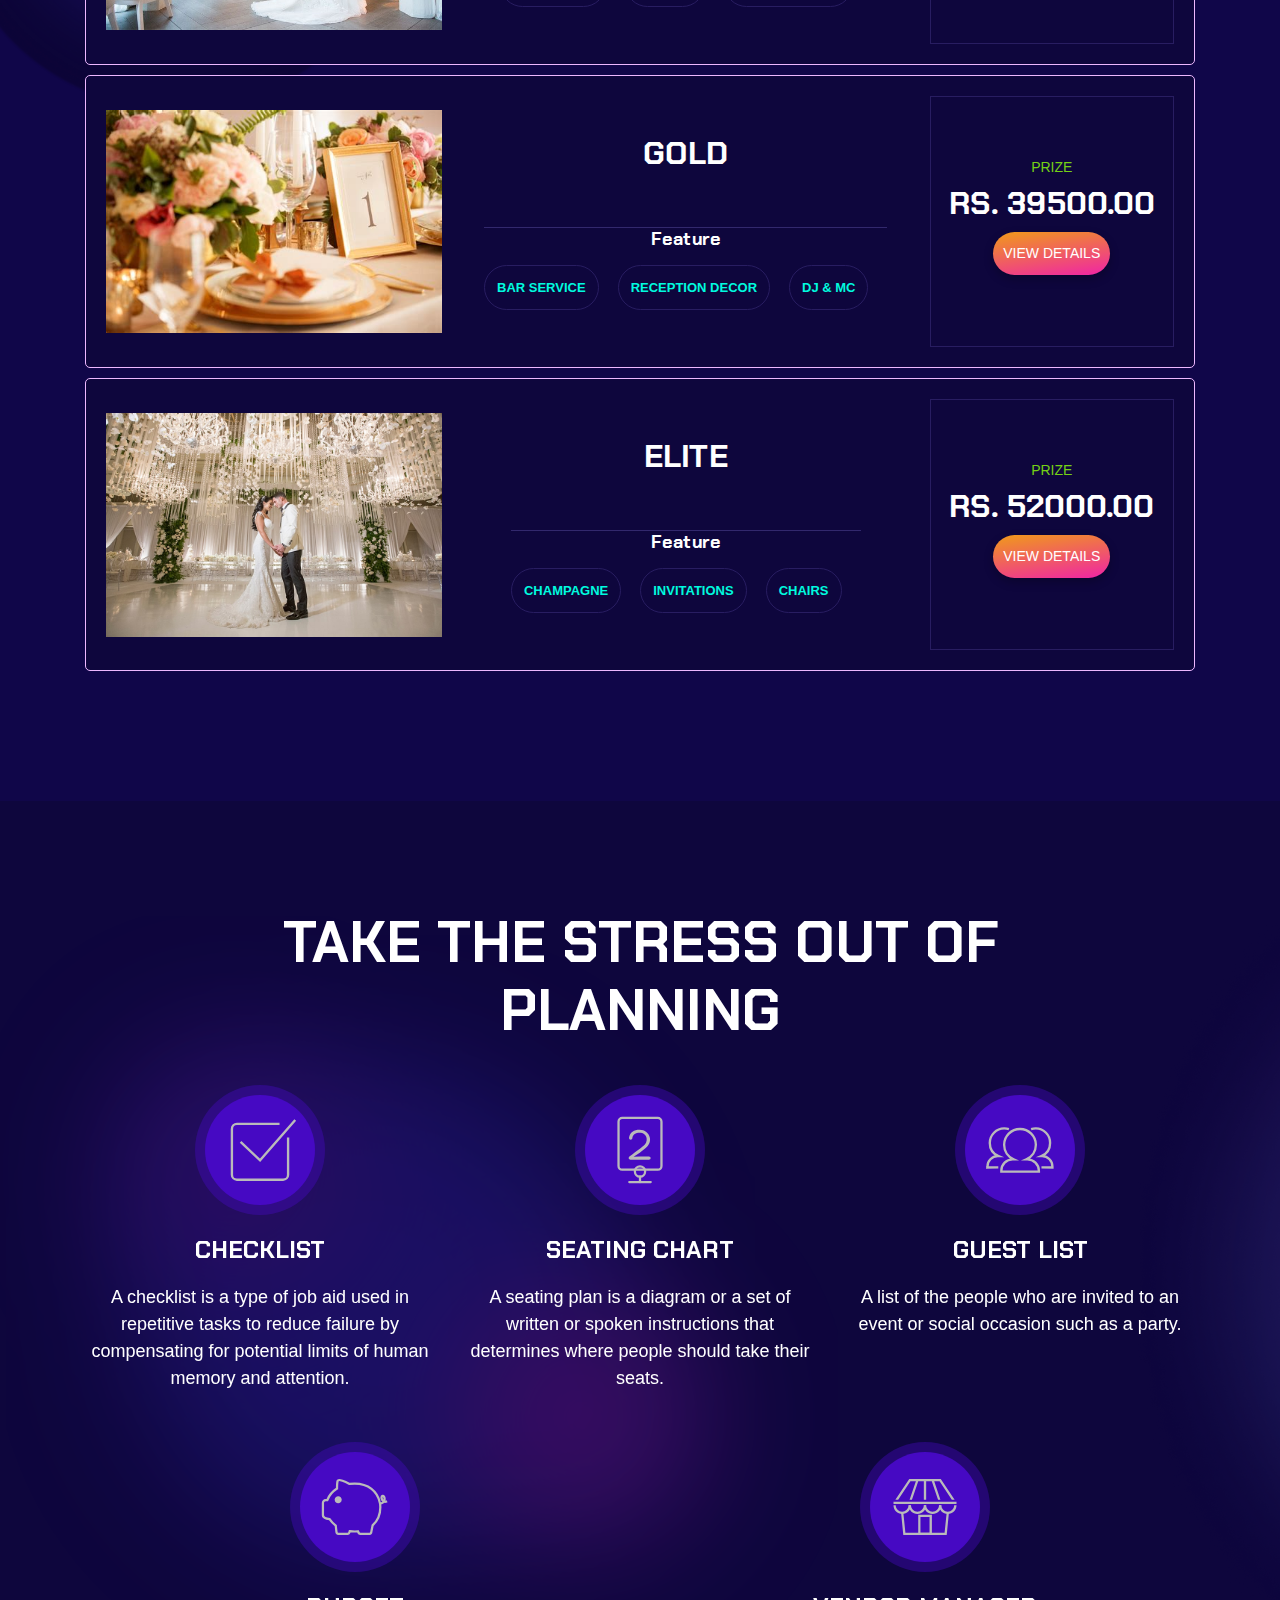
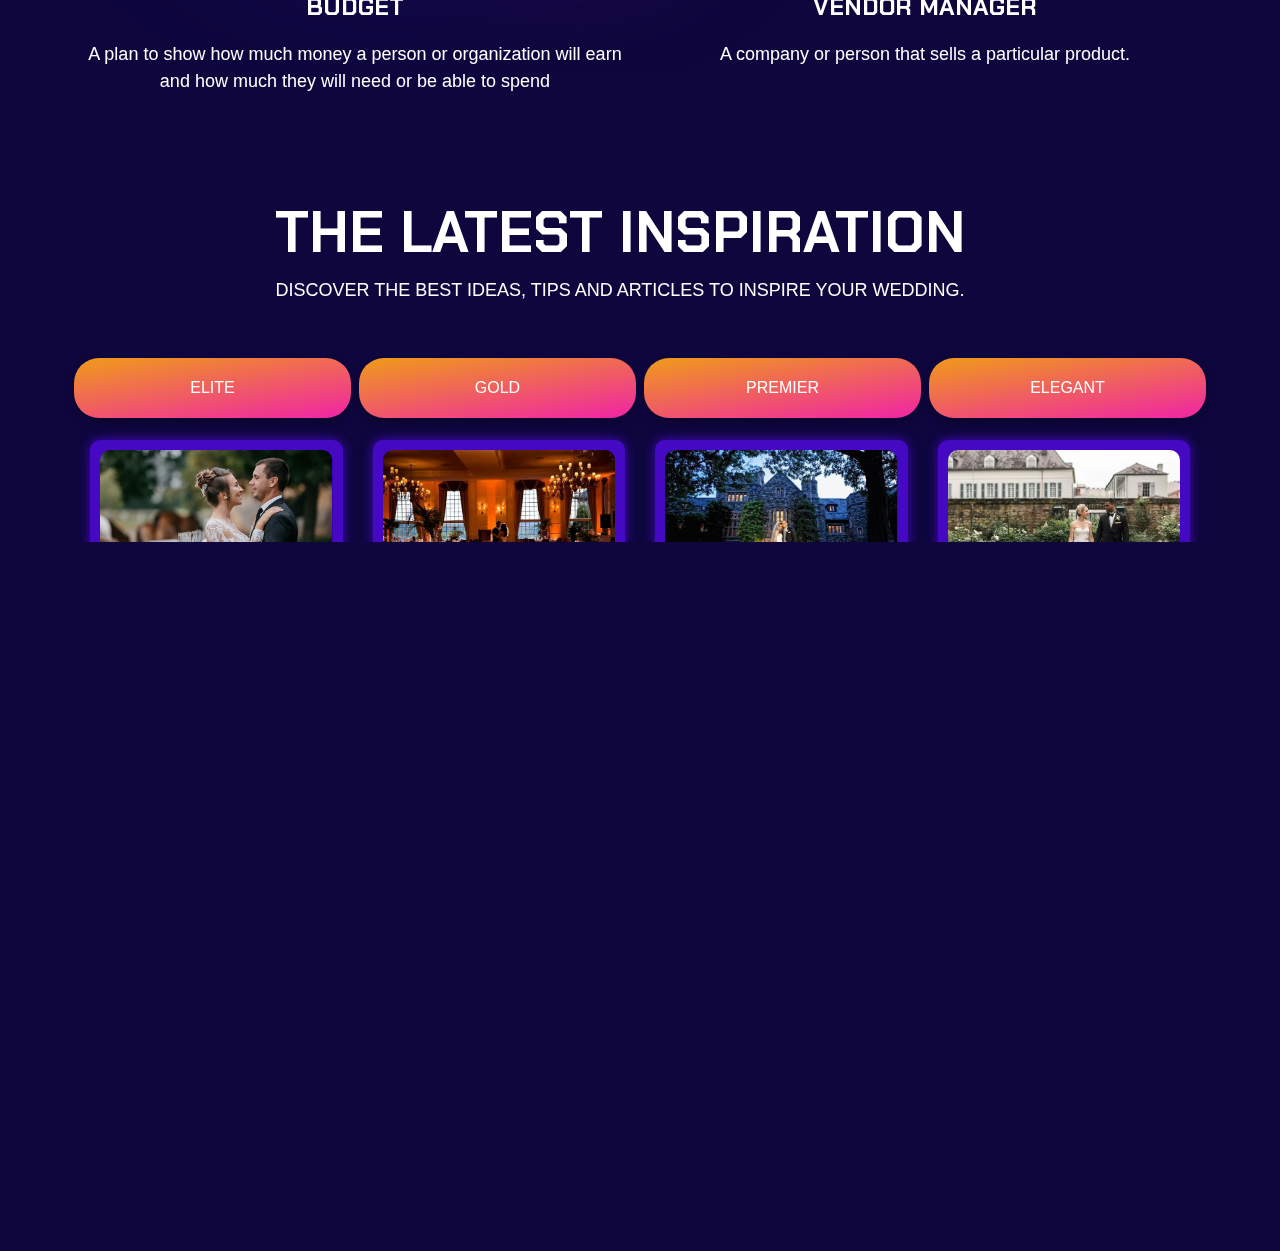
==== commit 9959740d: "price page changes" ====
--- a/index.html
+++ b/index.html
@@ -41,7 +41,7 @@
                         <div class="navbar-collapse showclass collapse" id="navbarSupportedContent1">
                             <ul class="navbar-nav main-menu ml-auto">
                                 <li><a class="active" href="index.html">Home</a></li>
-                                <li class=""><a>PRICING</a>
+                                <li class="mainMenu"><a>PRICING</a>
                                     <ul class="sub-menu">
                                         <li><a href="price.html?type=Classic">Classic</a></li>
                                         <li><a href="price.html?type=Elegant">Elegant</a></li>
@@ -336,6 +336,7 @@
             </div>
         </div>
     </div>
+    
 </body>
 <script src="./main.js"></script>
 
--- a/bootstrap-5.0.2-dist/css/style.css
+++ b/bootstrap-5.0.2-dist/css/style.css
@@ -310,7 +310,7 @@
 .pt-120 {
   padding-top: 120px;
 }
-@media (max-width: 991px) {
+/* @media (max-width: 991px) {
   .pt-120 {
     padding-top: 60px;
   }
@@ -319,11 +319,11 @@
   .pt-120 {
     padding-top: 50px;
   }
-}
+} */
 .pb-120 {
   padding-bottom: 120px;
 }
-@media (max-width: 991px) {
+/* @media (max-width: 991px) {
   .pb-120 {
     padding-bottom: 60px;
   }
@@ -332,7 +332,7 @@
   .pb-120 {
     padding-bottom: 50px;
   }
-}
+} */
 body::-webkit-scrollbar {
   width: 4px;
 }
@@ -464,9 +464,11 @@
     position: initial;
     opacity: 1;
     visibility: visible;
-    display: none;
+    color: #00fedf;
+    /* display: none; */
     -webkit-transition: none;
     transition: none;
+    background-color:#00000000 ;
   }
 }
 .menu-toggle {
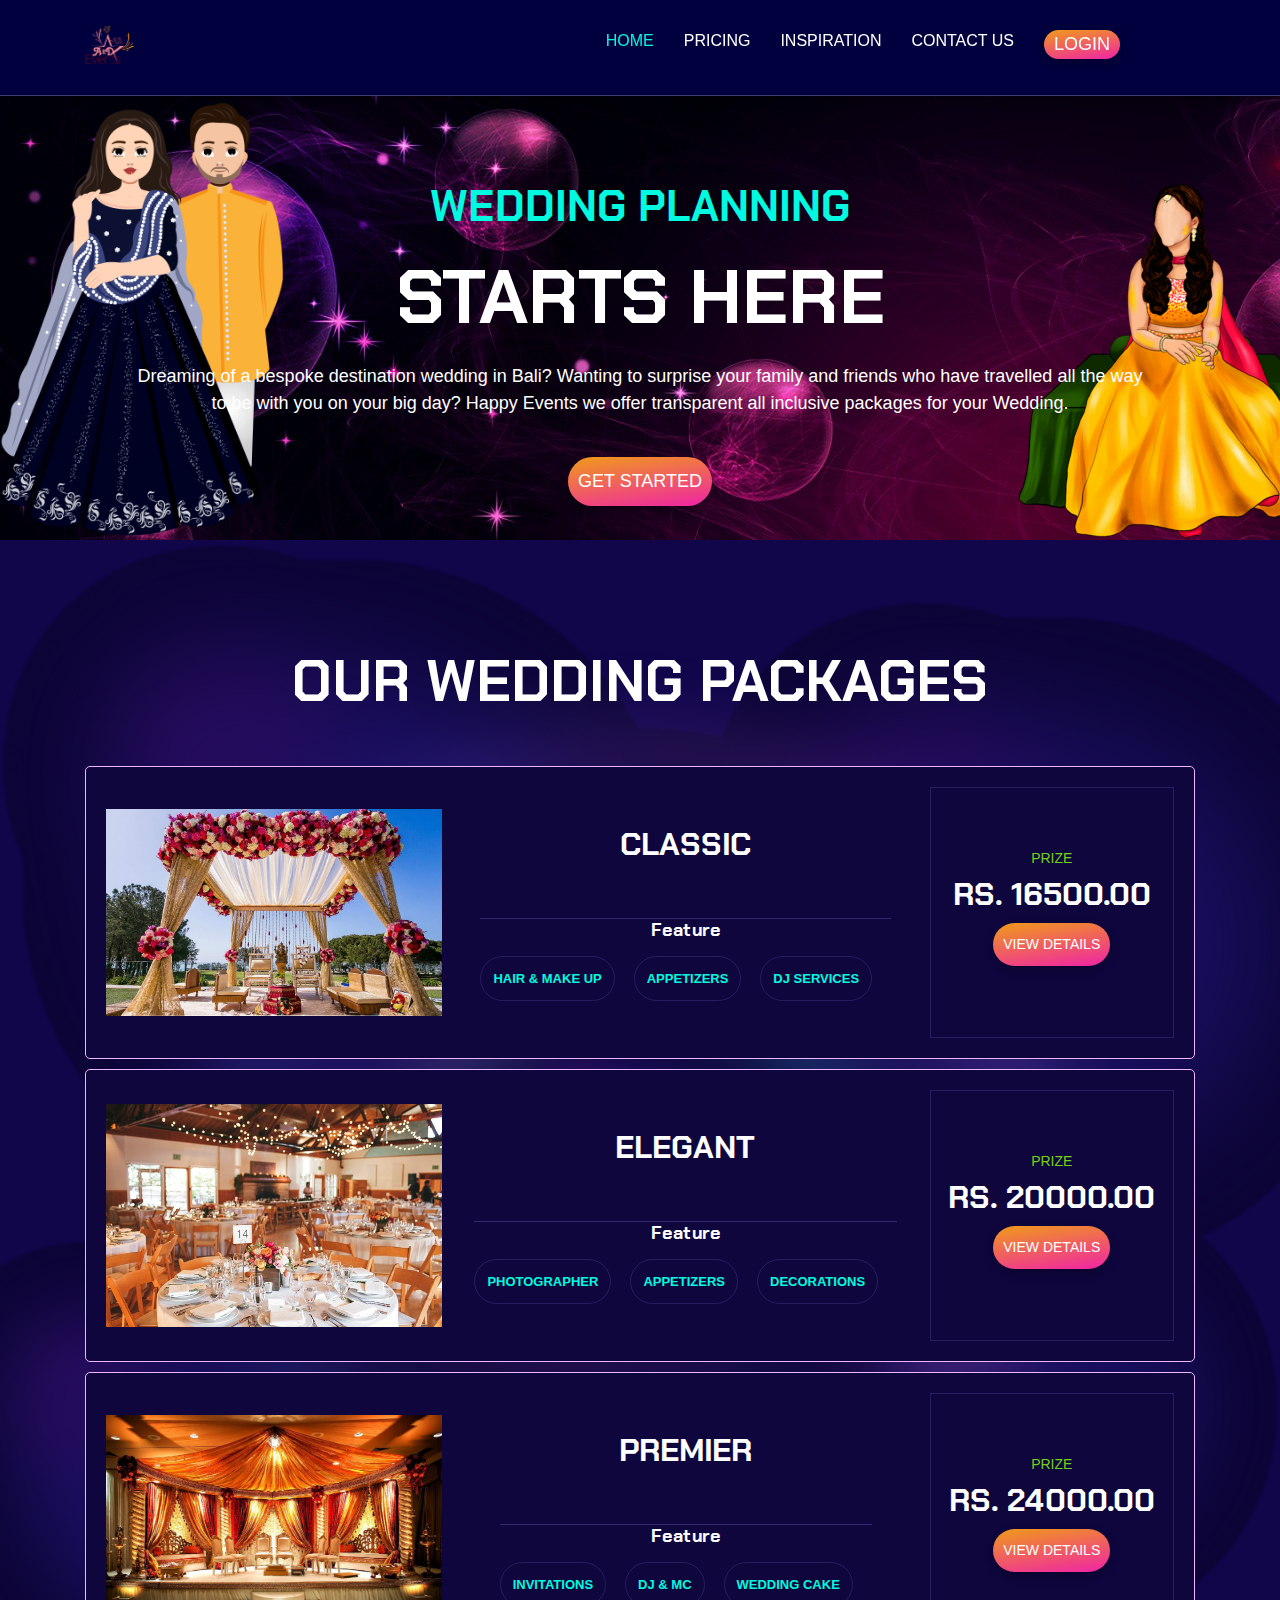
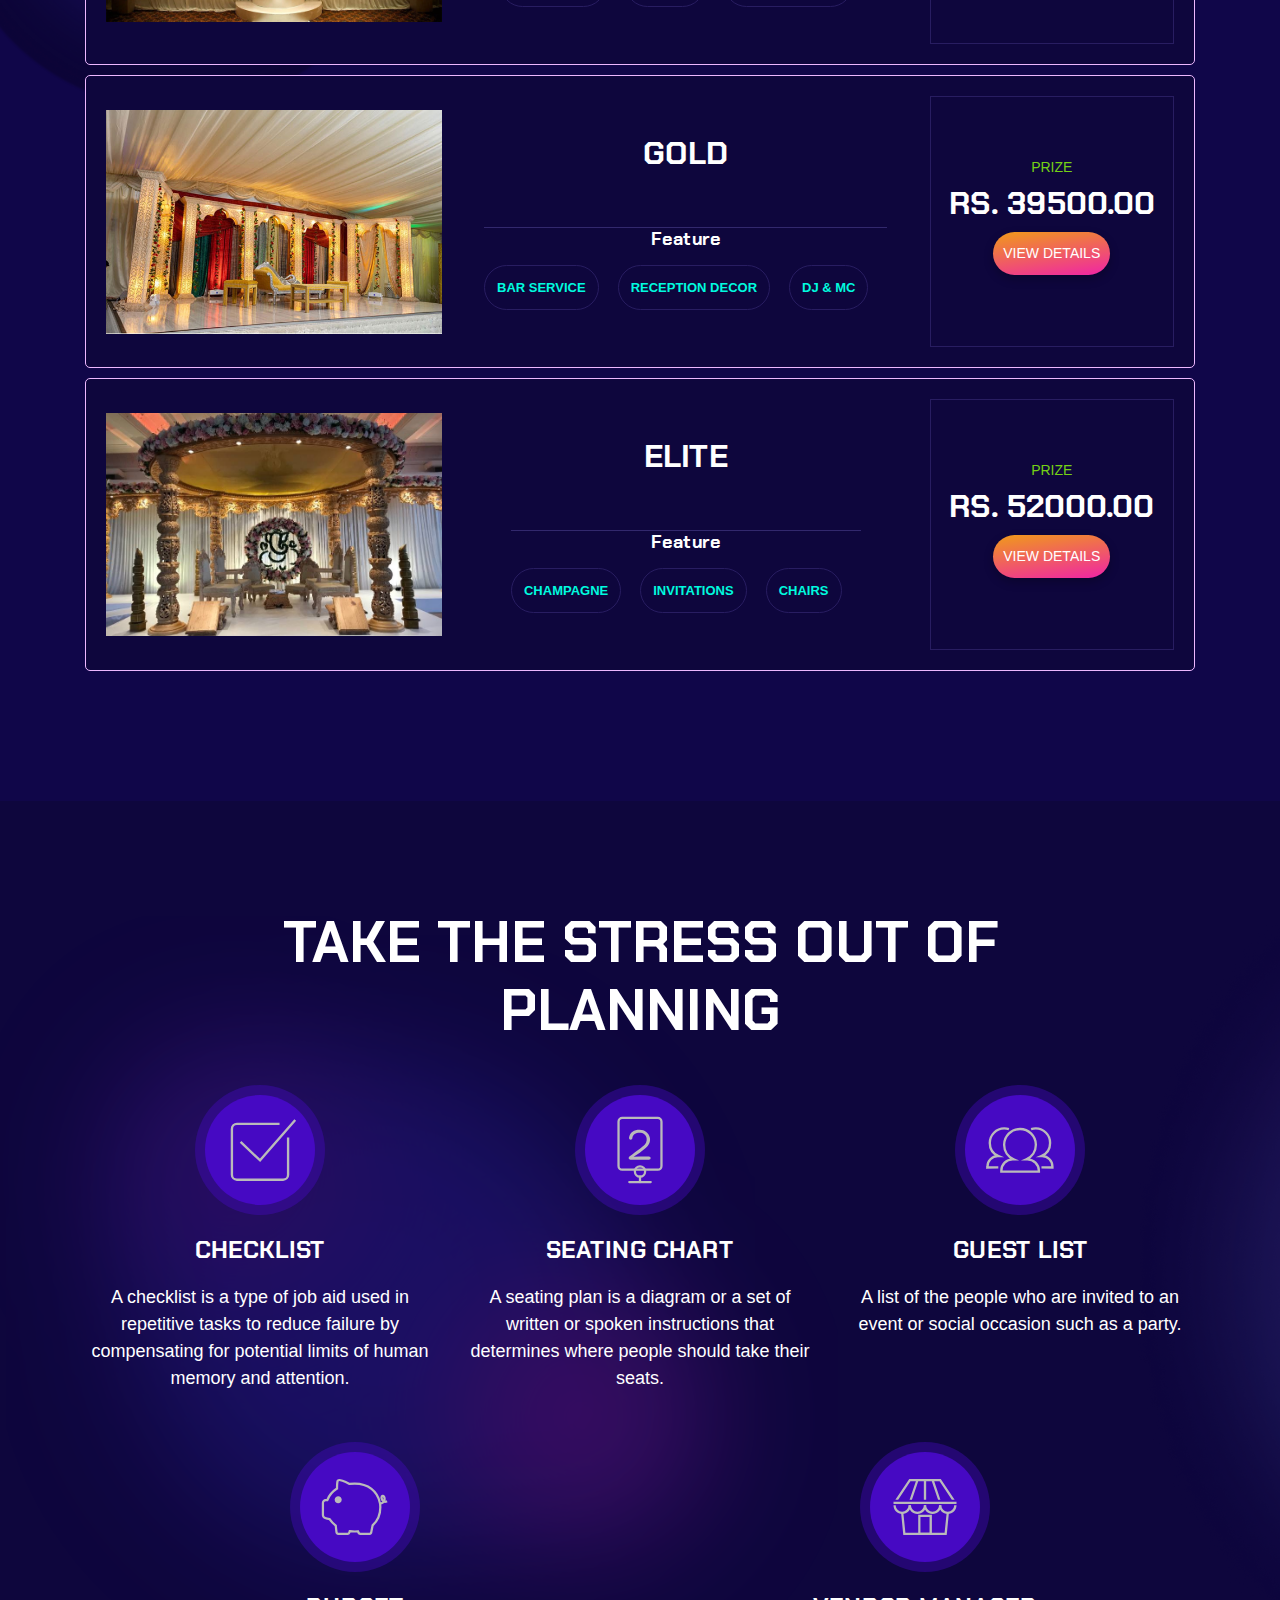
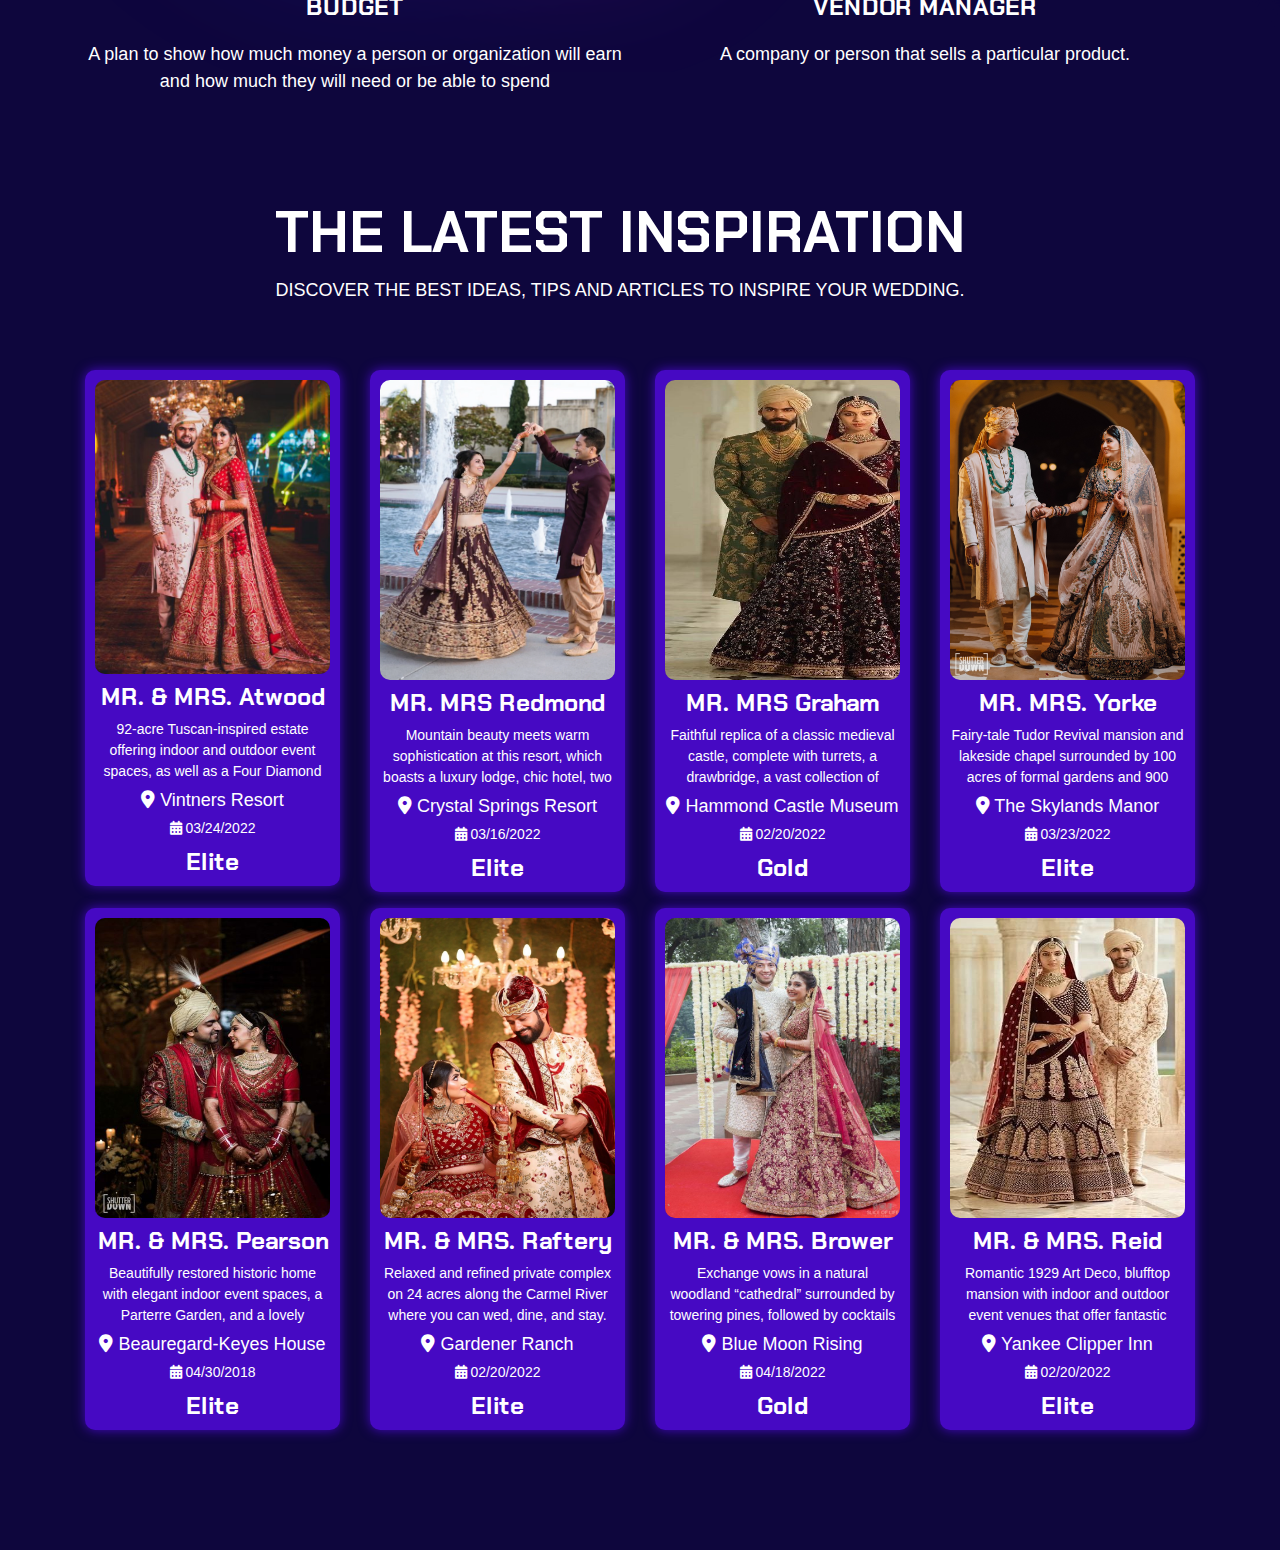
==== commit 7359b05c: "changes" ====
--- a/index.html
+++ b/index.html
@@ -52,11 +52,10 @@
                                 </li>
                                 <li class=""><a href="inspiration.html">Inspiration</a>
                                 </li>
-                                <li><a>Gallery</a></li>
                                 <li><a href="about.html">Contact us</a></li>
 
                                 <li class="">
-                                    <a class=""><span class="cmn-btn py-1" style="
+                                    <a class="" href="signin.html"><span class="cmn-btn py-1" style="
                                         line-height: inherit;
                                     ">Login</span> </a>
                                 </li>
@@ -272,7 +271,7 @@
             <div class="row cus-m justify-content-center" id="postWedding" style="
             position: relative;
         ">
-                <div class="col-lg-3 col-md-6">
+                <!-- <div class="col-lg-3 col-md-6">
                     <div class="single-item">
                         <div class="img-area text-center">
                             <img src="image/events/wdbnt.jpg" alt="image">
@@ -289,7 +288,7 @@
                             </div>
                         </div>
                     </div>
-                </div>
+                </div> -->
             </div>
         </div>
     </section>
@@ -336,7 +335,7 @@
             </div>
         </div>
     </div>
-    
+
 </body>
 <script src="./main.js"></script>
 
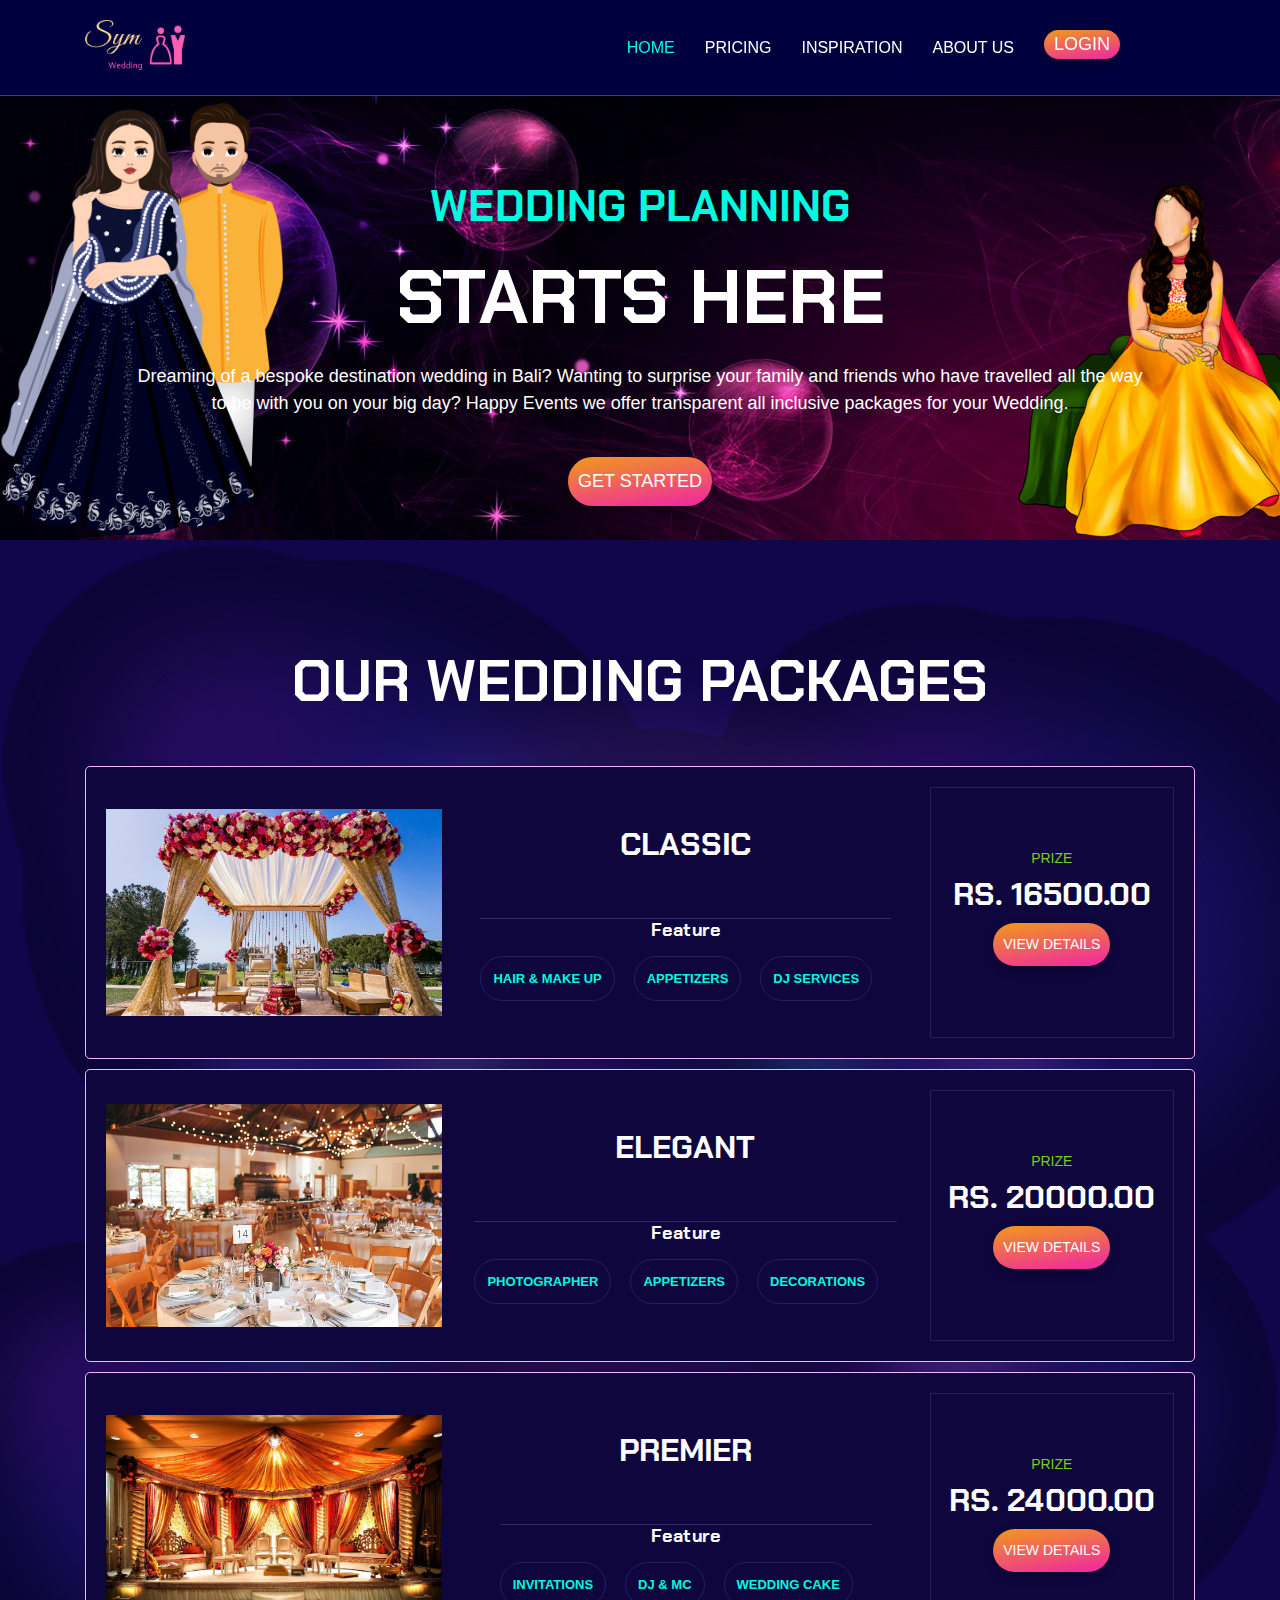
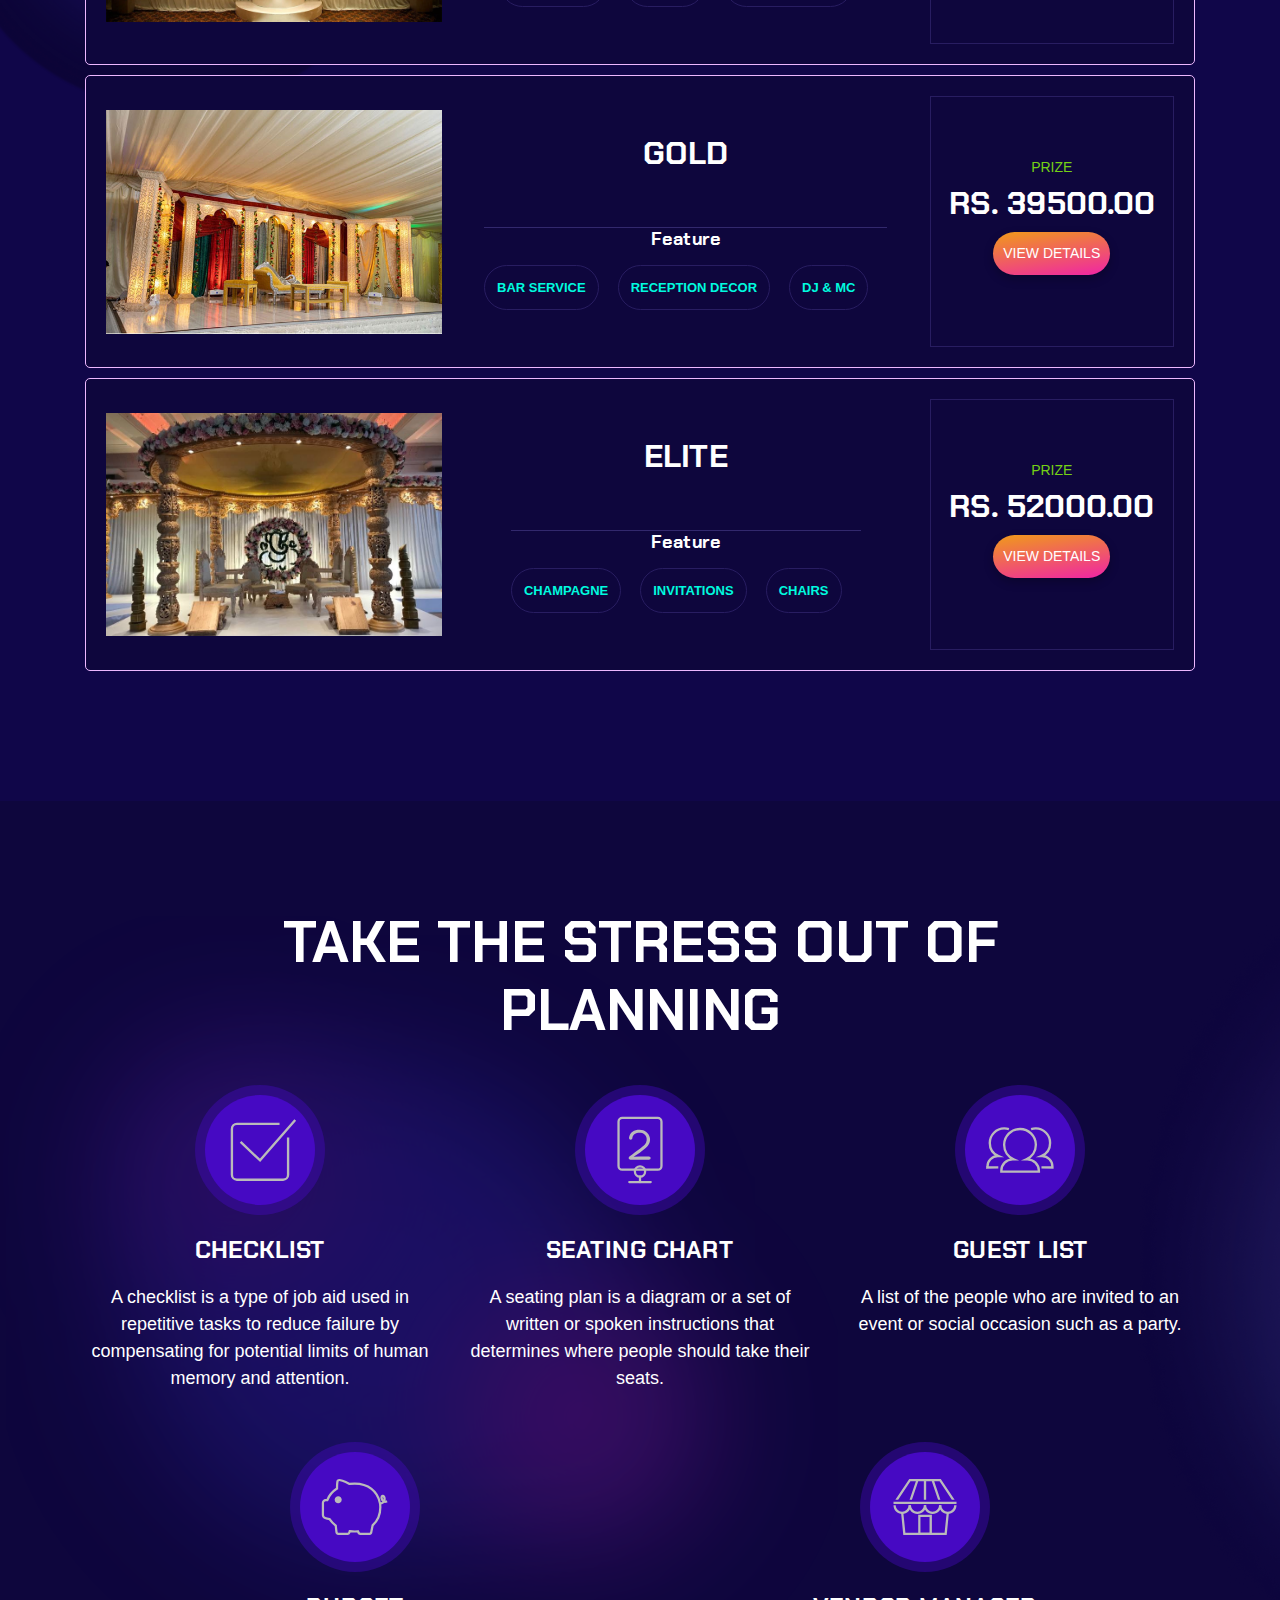
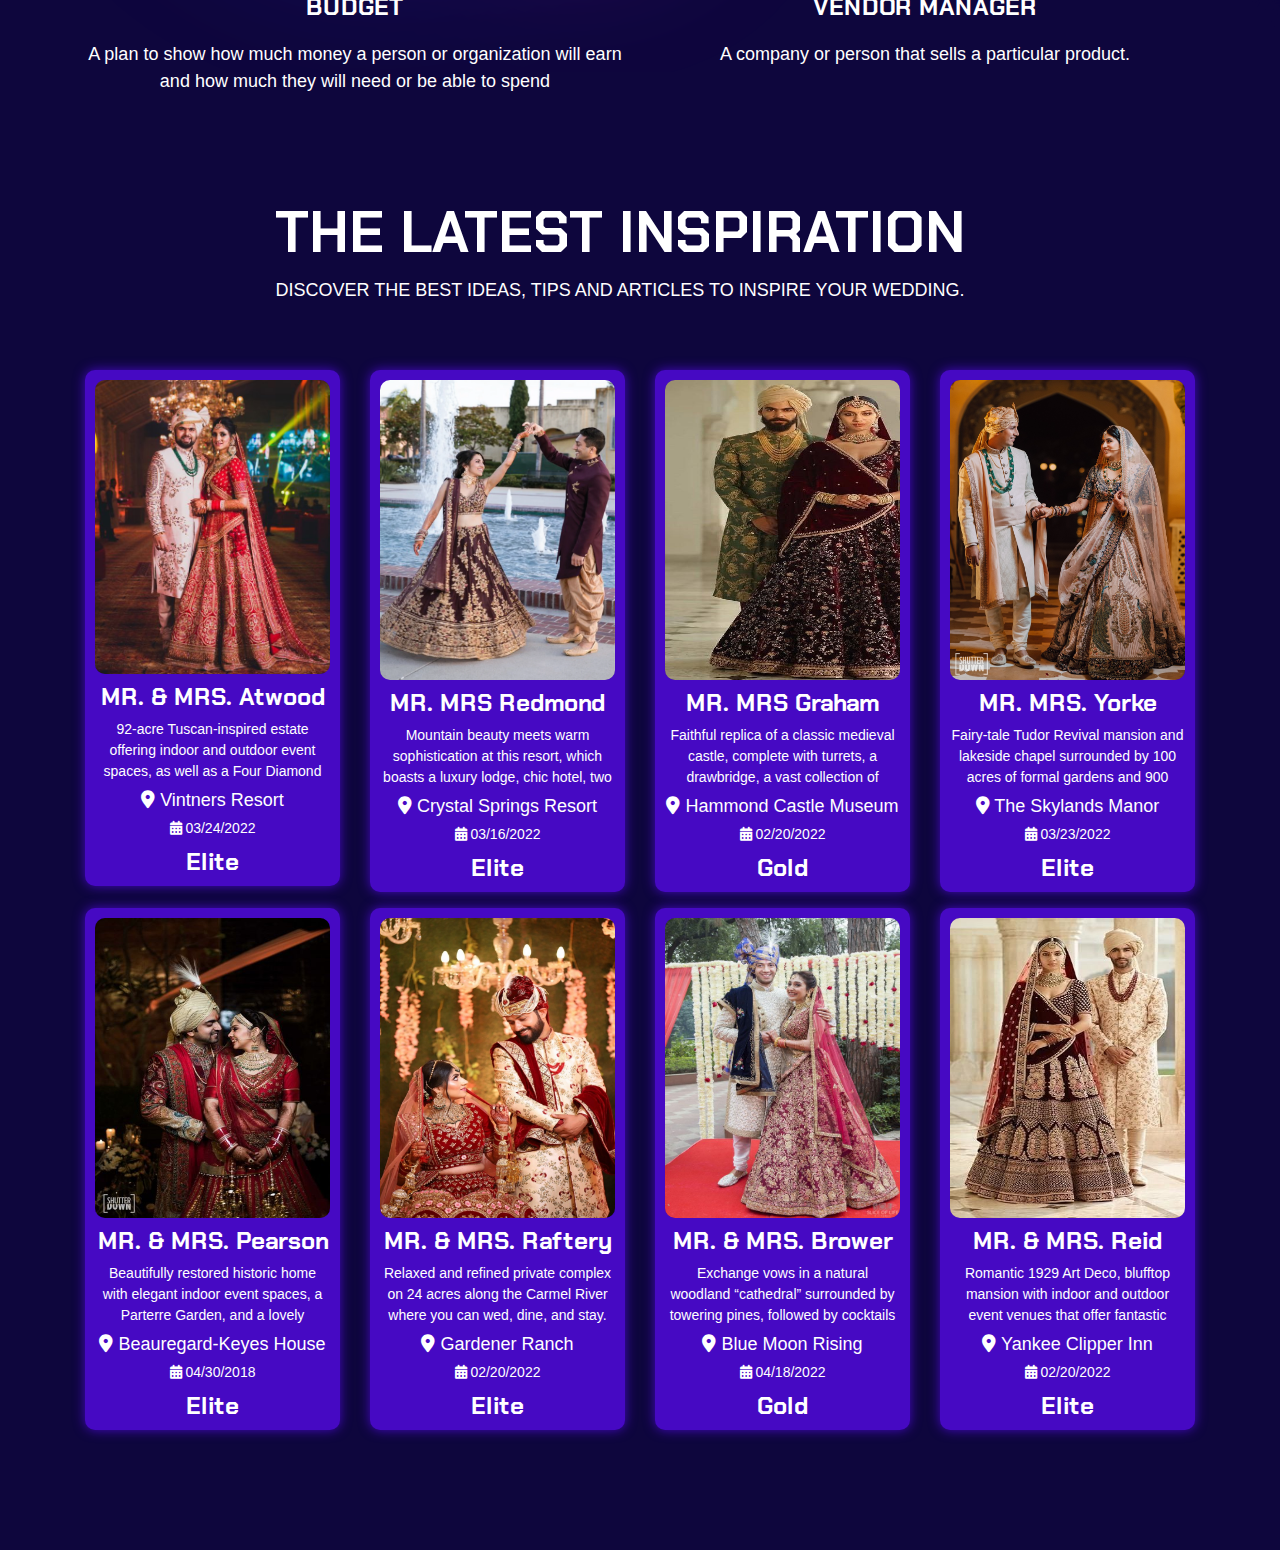
==== commit dc977d92: "changes" ====
--- a/index.html
+++ b/index.html
@@ -11,14 +11,11 @@
     <link rel="stylesheet" href="./fontawesome-free-6.2.1-web/css/all.css">
     <script src="./bootstrap-5.0.2-dist/js/bootstrap.min.js"></script>
     <script src="./bootstrap-5.0.2-dist/js/jquery-3.6.3.min.js"></script>
-
-
     <style>
         body::-webkit-scrollbar {
             display: none;
         }
     </style>
-
 </head>
 
 <body style="
@@ -29,8 +26,9 @@
             <div class="container">
                 <div class="row d-flex header-area">
                     <div class="logo-section flex-grow-1 d-flex align-items-center">
-                        <a class="site-logo site-title"><img src="image/pngwing.com.png" height="50px " width="50px"
-                                alt="site-logo"></a>
+                        <a class="site-logo site-title"><img
+                                src="image/sym-low-resolution-logo-color-on-transparent-background (2).png"
+                                height="100px" width="100px" alt="site-logo"></a>
                     </div>
                     <button class="navbar-toggler ml-auto collapsed" type="button" data-bs-toggle="collapse"
                         data-bs-target="#navbarSupportedContent" aria-controls="navbarSupportedContent"
@@ -40,8 +38,8 @@
                     <nav class="navbar navbar-expand-lg p-0">
                         <div class="navbar-collapse showclass collapse" id="navbarSupportedContent1">
                             <ul class="navbar-nav main-menu ml-auto">
-                                <li><a class="active" href="index.html">Home</a></li>
-                                <li class="mainMenu"><a>PRICING</a>
+                                <li><a class="active align-items-center d-flex h-100" href="index.html">Home</a></li>
+                                <li class="mainMenu "><a class="align-items-center d-flex h-100">PRICING</a>
                                     <ul class="sub-menu">
                                         <li><a href="price.html?type=Classic">Classic</a></li>
                                         <li><a href="price.html?type=Elegant">Elegant</a></li>
@@ -50,9 +48,9 @@
                                         <li><a href="price.html?type=Elite">Elite </a></li>
                                     </ul>
                                 </li>
-                                <li class=""><a href="inspiration.html">Inspiration</a>
+                                <li class=""><a class="align-items-center d-flex h-100" href="inspiration.html">Inspiration</a>
                                 </li>
-                                <li><a href="about.html">Contact us</a></li>
+                                <li><a class="align-items-center d-flex h-100" href="about.html">About Us</a></li>
 
                                 <li class="">
                                     <a class="" href="signin.html"><span class="cmn-btn py-1" style="
@@ -83,22 +81,9 @@
                                     Wedding.</p>
                                 <div class="btn-play d-flex justify-content-center align-items-center">
                                     <a class="cmn-btn">Get Started</a>
-                                    <!-- <a href="https://www.youtube.com/watch?v=MJ0zpsWQ_XM" class="mfp-iframe popupvideo">
-                                        <img src="images/play-icon.png" alt="play">
-                                    </a> -->
+
                                 </div>
                             </div>
-                            <!-- <div class="row justify-content-center">
-                                <div class="col-lg-12">
-                                    <div class="row justify-content-center">
-                                        <div class="col-lg-6">
-                                            <div class="bottom-area text-center">
-                                                <img src="image/ring.png" alt="banner-vs" style="height: 200px !important; ">
-                                            </div>
-                                        </div>
-                                    </div>
-                                </div>
-                            </div> -->
                         </div>
                     </div>
                 </div>
@@ -119,55 +104,10 @@
                     <div class="col-lg-8 text-center">
                         <div class="section-header">
                             <h2 class="title">OUR WEDDING PACKAGES</h2>
-                            <!-- <p>Find the perfect tournaments for you. Head to head matches
-                                where you pick the game, rules and prize.</p> -->
-                        </div>
-                    </div>
-                </div>
-                <!-- <div class="row mb-40 mp-none">
-                    <div class="col-lg-3 col-md-3">
-                        <div class="single-input">
-                            <span>Status</span>
-                            <select>
-                                <option>Status</option>
-                                <option value="1">Upcoming 1</option>
-                                <option value="2">Upcoming 2</option>
-                                <option value="3">Upcoming 3</option>
-                                <option value="5">Upcoming 5</option>
-                            </select>
-                        </div>
-                    </div>
-                    <div class="col-lg-3 col-md-3">
-                        <div class="single-input">
-                            <span>Search</span>
-                            <input type="text" placeholder="Search">
-                        </div>
-                    </div>
-                    <div class="col-lg-3 col-md-3">
-                        <div class="single-input">
-                            <span>Team Size</span>
-                            <select>
-                                <option>Select Team Size</option>
-                                <option value="1">Size 1</option>
-                                <option value="2">Size 2</option>
-                                <option value="3">Size 3</option>
-                                <option value="4">Size 4</option>
-                            </select>
-                        </div>
-                    </div>
-                    <div class="col-lg-3 col-md-3">
-                        <div class="single-input">
-                            <span>Entry Fee</span>
-                            <select>
-                                <option>Select Entry Fee</option>
-                                <option value="1">50</option>
-                                <option value="2">60</option>
-                                <option value="3">70</option>
-                                <option value="4">80</option>
-                            </select>
-                        </div>
-                    </div>
-                </div> -->
+
+                        </div>
+                    </div>
+                </div>
                 <div id="section"></div>
             </div>
         </div>
@@ -271,31 +211,9 @@
             <div class="row cus-m justify-content-center" id="postWedding" style="
             position: relative;
         ">
-                <!-- <div class="col-lg-3 col-md-6">
-                    <div class="single-item">
-                        <div class="img-area text-center">
-                            <img src="image/events/wdbnt.jpg" alt="image">
-                        </div>
-                        <div class=" text-center">
-                            <h5>MR. &amp; MRS. Atwood</h5>
-                            <p class="text-sm mt-1">92-acre Tuscan-inspired estate offering indoor and outdoor event
-                                spaces, as well as a Four Diamond inn and renowned restaurant.</p>
-                            <p class="mt-2"> <span class="fas fa-location-dot"></span> Vintners Resort</p>
-                            <p>03/24/2022</p>
-                            <div class="mt-2">
-                                <h5>€149.90</h5>
-
-                            </div>
-                        </div>
-                    </div>
-                </div> -->
-            </div>
-        </div>
-    </section>
-
-
-
-
+            </div>
+        </div>
+    </section>
     <!-- Modal -->
     <div class="modal fade" id="exampleModal" tabindex="-1" role="dialog" aria-labelledby="exampleModalLabel"
         aria-hidden="true">
@@ -335,13 +253,9 @@
             </div>
         </div>
     </div>
-
 </body>
 <script src="./main.js"></script>
-
-
 <script src="./bootstrap-5.0.2-dist/js/bootstrap.bundle.min.js"></script>
 <script src="bootstrap-5.0.2-dist/js/fontawesome.js"></script>
 
-
 </html>